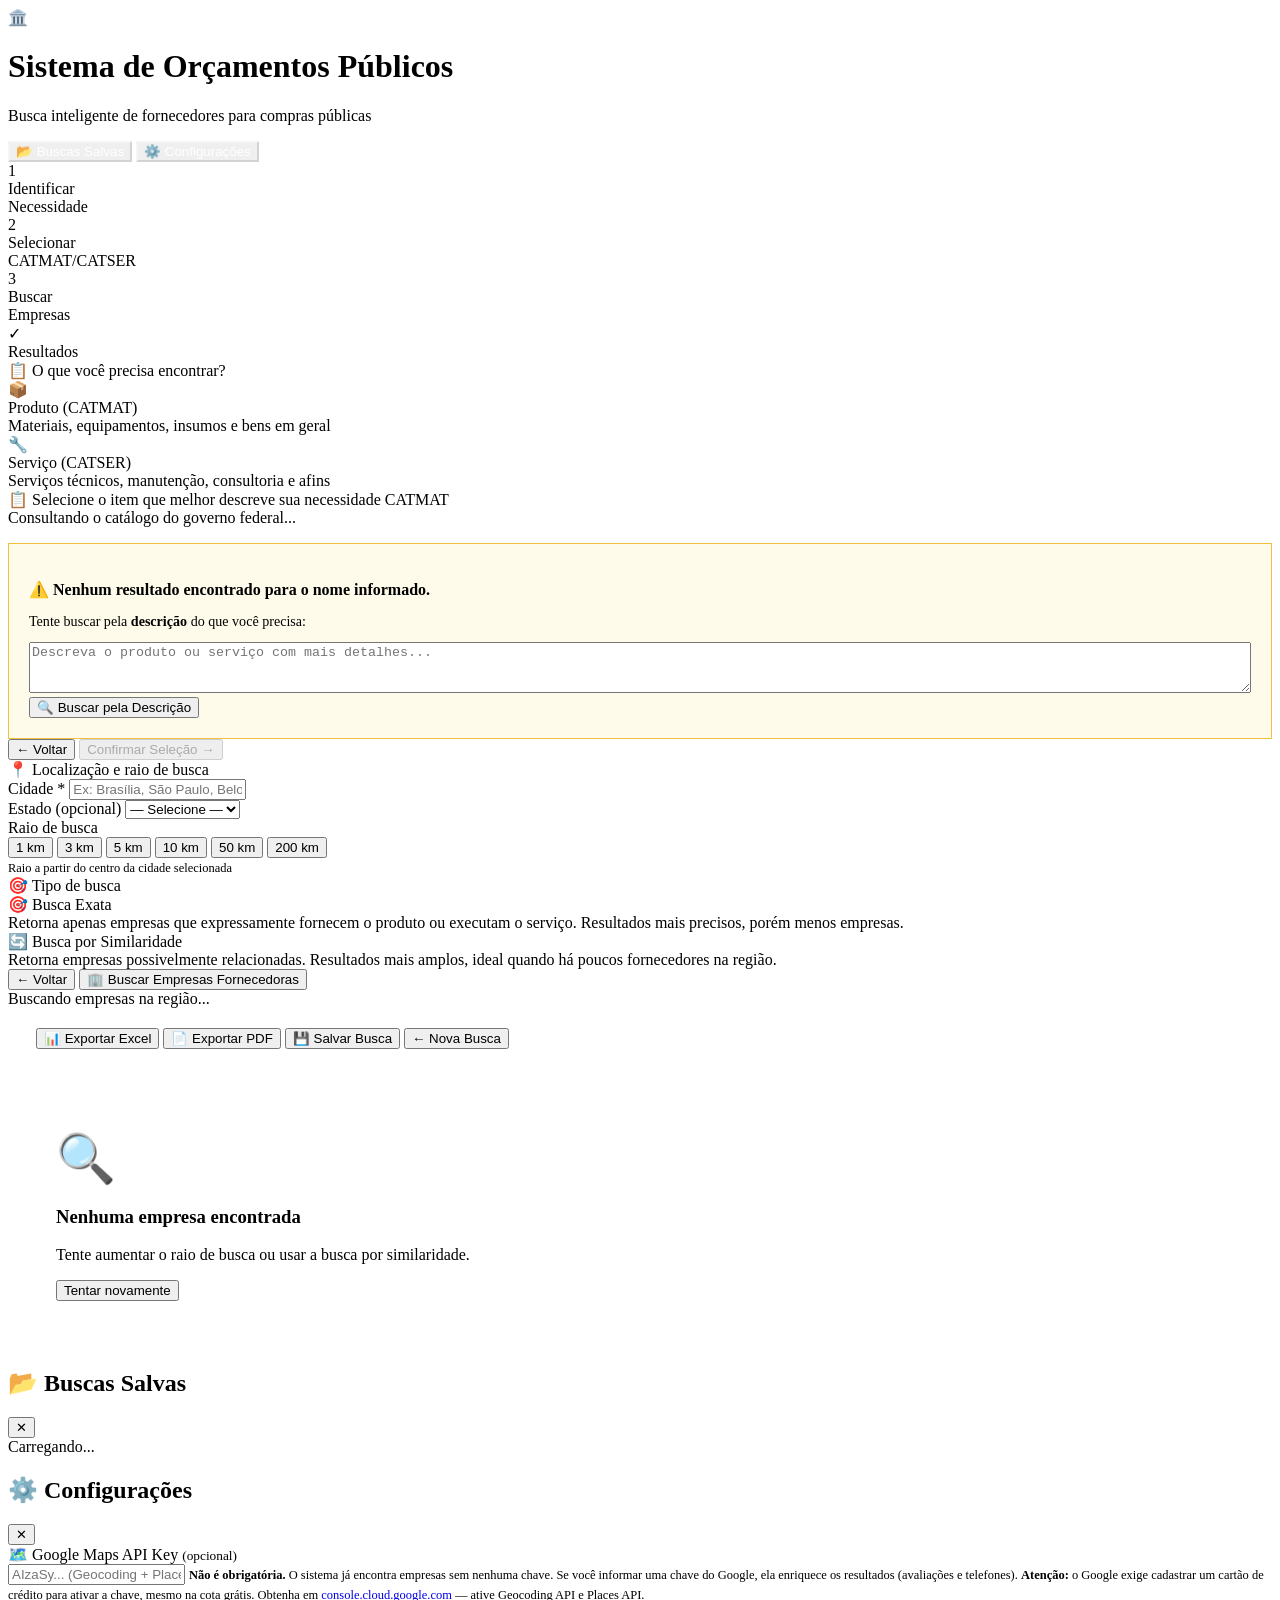
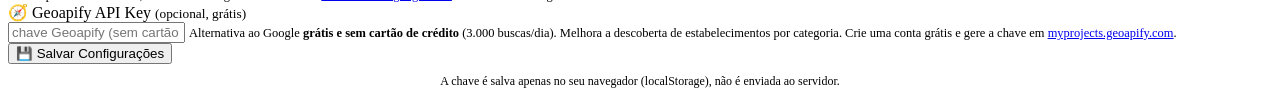
==== frontend/index.html @ 972fbeea "Resolve HTTP 429 do MinhaReceita + nova fonte Geoapify (gratis, sem cartao) Problema: a instancia pu" ====
<!DOCTYPE html>
<html lang="pt-BR">
<head>
  <meta charset="UTF-8" />
  <meta name="viewport" content="width=device-width, initial-scale=1.0" />
  <title>Sistema de Orçamentos Públicos</title>
  <link rel="stylesheet" href="/static/css/style.css" />
  <link rel="icon" href="data:image/svg+xml,<svg xmlns='http://www.w3.org/2000/svg' viewBox='0 0 100 100'><text y='.9em' font-size='90'>🔍</text></svg>" />
</head>
<body>

<!-- ═══════════════════ HEADER ═══════════════════ -->
<header class="header">
  <div class="header-logo">🏛️</div>
  <div class="header-text">
    <h1>Sistema de Orçamentos Públicos</h1>
    <p>Busca inteligente de fornecedores para compras públicas</p>
  </div>
  <div class="header-actions">
    <button class="btn btn-outline" onclick="abrirModalBuscasSalvas()" style="color:#fff;border-color:rgba(255,255,255,.4);">
      📂 Buscas Salvas
    </button>
    <button class="btn btn-outline" onclick="abrirModalConfig()" style="color:#fff;border-color:rgba(255,255,255,.4);">
      ⚙️ Configurações
    </button>
  </div>
</header>

<!-- ═══════════════════ STEPPER ═══════════════════ -->
<div class="stepper">
  <div class="step ativo" id="step-1">
    <div class="step-circle">1</div>
    <div class="step-label">Identificar<br>Necessidade</div>
  </div>
  <div class="step-line" id="line-1"></div>
  <div class="step" id="step-2">
    <div class="step-circle">2</div>
    <div class="step-label">Selecionar<br>CATMAT/CATSER</div>
  </div>
  <div class="step-line" id="line-2"></div>
  <div class="step" id="step-3">
    <div class="step-circle">3</div>
    <div class="step-label">Buscar<br>Empresas</div>
  </div>
  <div class="step-line" id="line-3"></div>
  <div class="step" id="step-4">
    <div class="step-circle">✓</div>
    <div class="step-label">Resultados</div>
  </div>
</div>

<!-- ═══════════════════ MAIN ═══════════════════ -->
<main class="main">

  <!-- ──────── ETAPA 1: Tipo e busca ──────── -->
  <div id="etapa-1">
    <div class="card">
      <div class="card-title"><span class="icon">📋</span> O que você precisa encontrar?</div>

      <div class="tipo-selector">
        <div class="tipo-card" id="card-catmat" onclick="selecionarTipo('material')">
          <div class="tipo-icon">📦</div>
          <div class="tipo-nome">Produto (CATMAT)</div>
          <div class="tipo-desc">Materiais, equipamentos, insumos e bens em geral</div>
        </div>
        <div class="tipo-card" id="card-catser" onclick="selecionarTipo('servico')">
          <div class="tipo-icon">🔧</div>
          <div class="tipo-nome">Serviço (CATSER)</div>
          <div class="tipo-desc">Serviços técnicos, manutenção, consultoria e afins</div>
        </div>
      </div>
    </div>

    <div class="card" id="card-formulario" style="display:none">
      <div class="card-title"><span class="icon">🔍</span> Descreva o que você precisa</div>

      <!-- Modo de busca -->
      <div class="form-group">
        <label>Como deseja buscar?</label>
        <div class="busca-modo-grid">
          <div class="busca-modo-card selecionado" id="modo-nome" onclick="selecionarModoBusca('nome')">
            <strong>🔤 Pelo Nome</strong>
            <small>Informe o nome do produto ou serviço</small>
          </div>
          <div class="busca-modo-card" id="modo-descricao" onclick="selecionarModoBusca('descricao')">
            <strong>📝 Pela Descrição</strong>
            <small>Descreva o que precisa com suas palavras</small>
          </div>
        </div>
      </div>

      <!-- Campo Nome (modo nome) -->
      <div class="form-group" id="grupo-nome">
        <label for="nome-item">Nome do <span id="label-tipo">produto/serviço</span> *</label>
        <input type="text" id="nome-item" placeholder="Ex: Papel A4, Serviço de limpeza, Notebook..." />
      </div>

      <!-- Campo Descrição complementar (modo nome) -->
      <div class="form-group" id="grupo-descricao-extra">
        <label for="descricao-item">Descrição adicional (opcional)</label>
        <textarea id="descricao-item" placeholder="Descreva características, especificações, marca preferida, quantidade estimada..."></textarea>
      </div>

      <!-- Campo Descrição livre (modo descrição) -->
      <div class="form-group hidden" id="grupo-descricao-livre">
        <label for="descricao-livre">Descreva o que você precisa *</label>
        <textarea id="descricao-livre" rows="4"
          placeholder="Ex: Preciso de resmas de papel tamanho A4 com 500 folhas para impressora laser. Gramatura 75g/m²..."></textarea>
        <small style="color:var(--texto-leve);font-size:.78rem">
          O sistema irá identificar automaticamente o código CATMAT/CATSER mais adequado.
        </small>
      </div>

      <div class="flex gap-8 mt-16">
        <button class="btn btn-primary w-full" onclick="buscarCatmat()" id="btn-buscar-cat">
          🔍 Buscar no Catálogo do Governo
        </button>
      </div>
    </div>
  </div>

  <!-- ──────── ETAPA 2: Resultados CATMAT/CATSER ──────── -->
  <div id="etapa-2" class="hidden">
    <div class="card">
      <div class="card-title">
        <span class="icon">📋</span>
        Selecione o item que melhor descreve sua necessidade
        <span class="badge badge-catmat" id="badge-tipo">CATMAT</span>
      </div>

      <div id="loading-cat" class="loading hidden">
        <div class="spinner"></div>
        <span>Consultando o catálogo do governo federal...</span>
      </div>

      <div id="resultado-list" class="resultado-list"></div>

      <!-- Fallback: sem resultados → pede descrição -->
      <div id="sem-resultados-cat" class="hidden" style="margin-top:16px">
        <div class="card" style="background:var(--amarelo-claro,#fffbea);border:1px solid #f0c040;padding:20px">
          <p style="font-weight:600;margin-bottom:8px">⚠️ Nenhum resultado encontrado para o nome informado.</p>
          <p style="font-size:.88rem;color:var(--texto-leve);margin-bottom:12px">
            Tente buscar pela <strong>descrição</strong> do que você precisa:
          </p>
          <textarea id="descricao-fallback" rows="3"
            placeholder="Descreva o produto ou serviço com mais detalhes..."
            style="width:100%;box-sizing:border-box"></textarea>
          <button class="btn btn-primary mt-16" onclick="buscarPorDescricaoFallback()">
            🔍 Buscar pela Descrição
          </button>
        </div>
      </div>

      <div class="flex gap-8 mt-16">
        <button class="btn btn-outline" onclick="voltarEtapa(1)">← Voltar</button>
        <button class="btn btn-primary" id="btn-confirmar-cat" disabled onclick="confirmarCatmat()">
          Confirmar Seleção →
        </button>
      </div>
    </div>
  </div>

  <!-- ──────── ETAPA 3: Busca de empresas ──────── -->
  <div id="etapa-3" class="hidden">
    <div class="card" id="card-item-selecionado"></div>

    <div class="card">
      <div class="card-title"><span class="icon">📍</span> Localização e raio de busca</div>

      <div class="form-group">
        <label for="cidade-input">Cidade *</label>
        <input type="text" id="cidade-input" placeholder="Ex: Brasília, São Paulo, Belo Horizonte..." />
      </div>

      <div class="form-group">
        <label for="estado-input">Estado (opcional)</label>
        <select id="estado-input">
          <option value="">— Selecione —</option>
          <option>AC</option><option>AL</option><option>AP</option><option>AM</option>
          <option>BA</option><option>CE</option><option>DF</option><option>ES</option>
          <option>GO</option><option>MA</option><option>MT</option><option>MS</option>
          <option>MG</option><option>PA</option><option>PB</option><option>PR</option>
          <option>PE</option><option>PI</option><option>RJ</option><option>RN</option>
          <option>RS</option><option>RO</option><option>RR</option><option>SC</option>
          <option>SP</option><option>SE</option><option>TO</option>
        </select>
      </div>

      <!-- Raio: botões fixos -->
      <div class="form-group">
        <label>Raio de busca</label>
        <div class="raio-grid" id="raio-grid">
          <button class="raio-btn" data-km="1"   onclick="selecionarRaio(1)">1 km</button>
          <button class="raio-btn" data-km="3"   onclick="selecionarRaio(3)">3 km</button>
          <button class="raio-btn" data-km="5"   onclick="selecionarRaio(5)">5 km</button>
          <button class="raio-btn selecionado" data-km="10"  onclick="selecionarRaio(10)">10 km</button>
          <button class="raio-btn" data-km="50"  onclick="selecionarRaio(50)">50 km</button>
          <button class="raio-btn" data-km="200" onclick="selecionarRaio(200)">200 km</button>
        </div>
        <small style="color:var(--texto-leve);font-size:.78rem">
          Raio a partir do centro da cidade selecionada
        </small>
      </div>
    </div>

    <div class="card">
      <div class="card-title"><span class="icon">🎯</span> Tipo de busca</div>

      <div class="busca-tipo-grid">
        <div class="busca-tipo-card selecionado" id="card-exata" onclick="selecionarTipoBusca('exata')">
          <div class="bt-titulo">🎯 Busca Exata</div>
          <div class="bt-desc">Retorna apenas empresas que expressamente fornecem o produto ou executam o serviço. Resultados mais precisos, porém menos empresas.</div>
        </div>
        <div class="busca-tipo-card" id="card-similar" onclick="selecionarTipoBusca('similaridade')">
          <div class="bt-titulo">🔄 Busca por Similaridade</div>
          <div class="bt-desc">Retorna empresas possivelmente relacionadas. Resultados mais amplos, ideal quando há poucos fornecedores na região.</div>
        </div>
      </div>

      <div class="flex gap-8 mt-16">
        <button class="btn btn-outline" onclick="voltarEtapa(2)">← Voltar</button>
        <button class="btn btn-primary w-full" onclick="buscarEmpresas()" id="btn-buscar-emp">
          🏢 Buscar Empresas Fornecedoras
        </button>
      </div>
    </div>
  </div>

  <!-- ──────── ETAPA 4: Resultados ──────── -->
  <div id="etapa-4" class="hidden">
    <div id="loading-emp" class="loading hidden">
      <div class="spinner"></div>
      <span id="loading-emp-text">Buscando empresas na região...</span>
    </div>

    <div id="resultados-wrapper" class="hidden">
      <!-- Resumo + Ações -->
      <div class="card" style="padding:20px 28px">
        <div class="acoes-bar">
          <button class="btn btn-success" onclick="exportar('excel')">📊 Exportar Excel</button>
          <button class="btn btn-warning" onclick="exportar('pdf')">📄 Exportar PDF</button>
          <button class="btn btn-primary" onclick="salvarBusca()">💾 Salvar Busca</button>
          <button class="btn btn-outline" onclick="voltarEtapa(3)">← Nova Busca</button>
          <div class="resultados-info" id="resultados-info"></div>
        </div>

        <!-- Resumo da busca -->
        <div id="resumo-busca" style="border-top:1px solid var(--cinza-borda);padding-top:14px;font-size:.83rem;color:var(--texto-leve)"></div>
      </div>

      <!-- Barra de filtros/ordenação -->
      <div id="filtros-empresas" class="filtros-empresas hidden"></div>

      <!-- Lista de empresas -->
      <div id="empresa-grid" class="empresa-grid"></div>

      <div id="sem-resultados" class="hidden card text-center" style="padding:48px">
        <div style="font-size:3rem;margin-bottom:16px">🔍</div>
        <h3 style="color:var(--texto-leve);font-weight:600">Nenhuma empresa encontrada</h3>
        <p style="margin-top:8px;color:var(--texto-leve)">
          Tente aumentar o raio de busca ou usar a busca por similaridade.
        </p>
        <button class="btn btn-primary mt-16" onclick="voltarEtapa(3)">Tentar novamente</button>
      </div>
    </div>
  </div>

</main>

<!-- ═══════════════════ MODAL: BUSCAS SALVAS ═══════════════════ -->
<div class="modal-overlay" id="modal-buscas">
  <div class="modal">
    <div class="modal-header">
      <h2>📂 Buscas Salvas</h2>
      <button class="modal-close" onclick="fecharModal('modal-buscas')">✕</button>
    </div>
    <div id="lista-buscas-salvas">
      <div class="loading"><div class="spinner"></div><span>Carregando...</span></div>
    </div>
  </div>
</div>

<!-- ═══════════════════ MODAL: CONFIGURAÇÕES ═══════════════════ -->
<div class="modal-overlay" id="modal-config">
  <div class="modal">
    <div class="modal-header">
      <h2>⚙️ Configurações</h2>
      <button class="modal-close" onclick="fecharModal('modal-config')">✕</button>
    </div>

    <div class="config-row">
      <span>🗺️</span>
      <label>Google Maps API Key <small style="color:var(--texto-leve);font-weight:400">(opcional)</small></label>
    </div>
    <div class="form-group">
      <input type="password" id="config-maps-key" placeholder="AIzaSy... (Geocoding + Places API)" />
      <small style="color:var(--texto-leve);font-size:.78rem">
        <strong>Não é obrigatória.</strong> O sistema já encontra empresas sem nenhuma chave.
        Se você informar uma chave do Google, ela enriquece os resultados
        (avaliações e telefones). <strong>Atenção:</strong> o Google exige cadastrar um
        cartão de crédito para ativar a chave, mesmo na cota grátis. Obtenha em
        <a href="https://console.cloud.google.com/apis/credentials" target="_blank">console.cloud.google.com</a>
        — ative Geocoding API e Places API.
      </small>
    </div>

    <div class="config-row">
      <span>🧭</span>
      <label>Geoapify API Key <small style="color:var(--texto-leve);font-weight:400">(opcional, grátis)</small></label>
    </div>
    <div class="form-group">
      <input type="password" id="config-geoapify-key" placeholder="chave Geoapify (sem cartão de crédito)" />
      <small style="color:var(--texto-leve);font-size:.78rem">
        Alternativa ao Google <strong>grátis e sem cartão de crédito</strong> (3.000 buscas/dia).
        Melhora a descoberta de estabelecimentos por categoria. Crie uma conta grátis e gere a
        chave em
        <a href="https://myprojects.geoapify.com/register" target="_blank">myprojects.geoapify.com</a>.
      </small>
    </div>

    <div class="flex gap-8 mt-16">
      <button class="btn btn-primary w-full" onclick="salvarConfig()">💾 Salvar Configurações</button>
    </div>
    <p style="font-size:.75rem;color:var(--texto-leve);margin-top:10px;text-align:center">
      A chave é salva apenas no seu navegador (localStorage), não é enviada ao servidor.
    </p>
  </div>
</div>

<!-- ═══════════════════ TOAST CONTAINER ═══════════════════ -->
<div class="toast-container" id="toast-container"></div>

<script src="/static/js/app.js"></script>
</body>
</html>
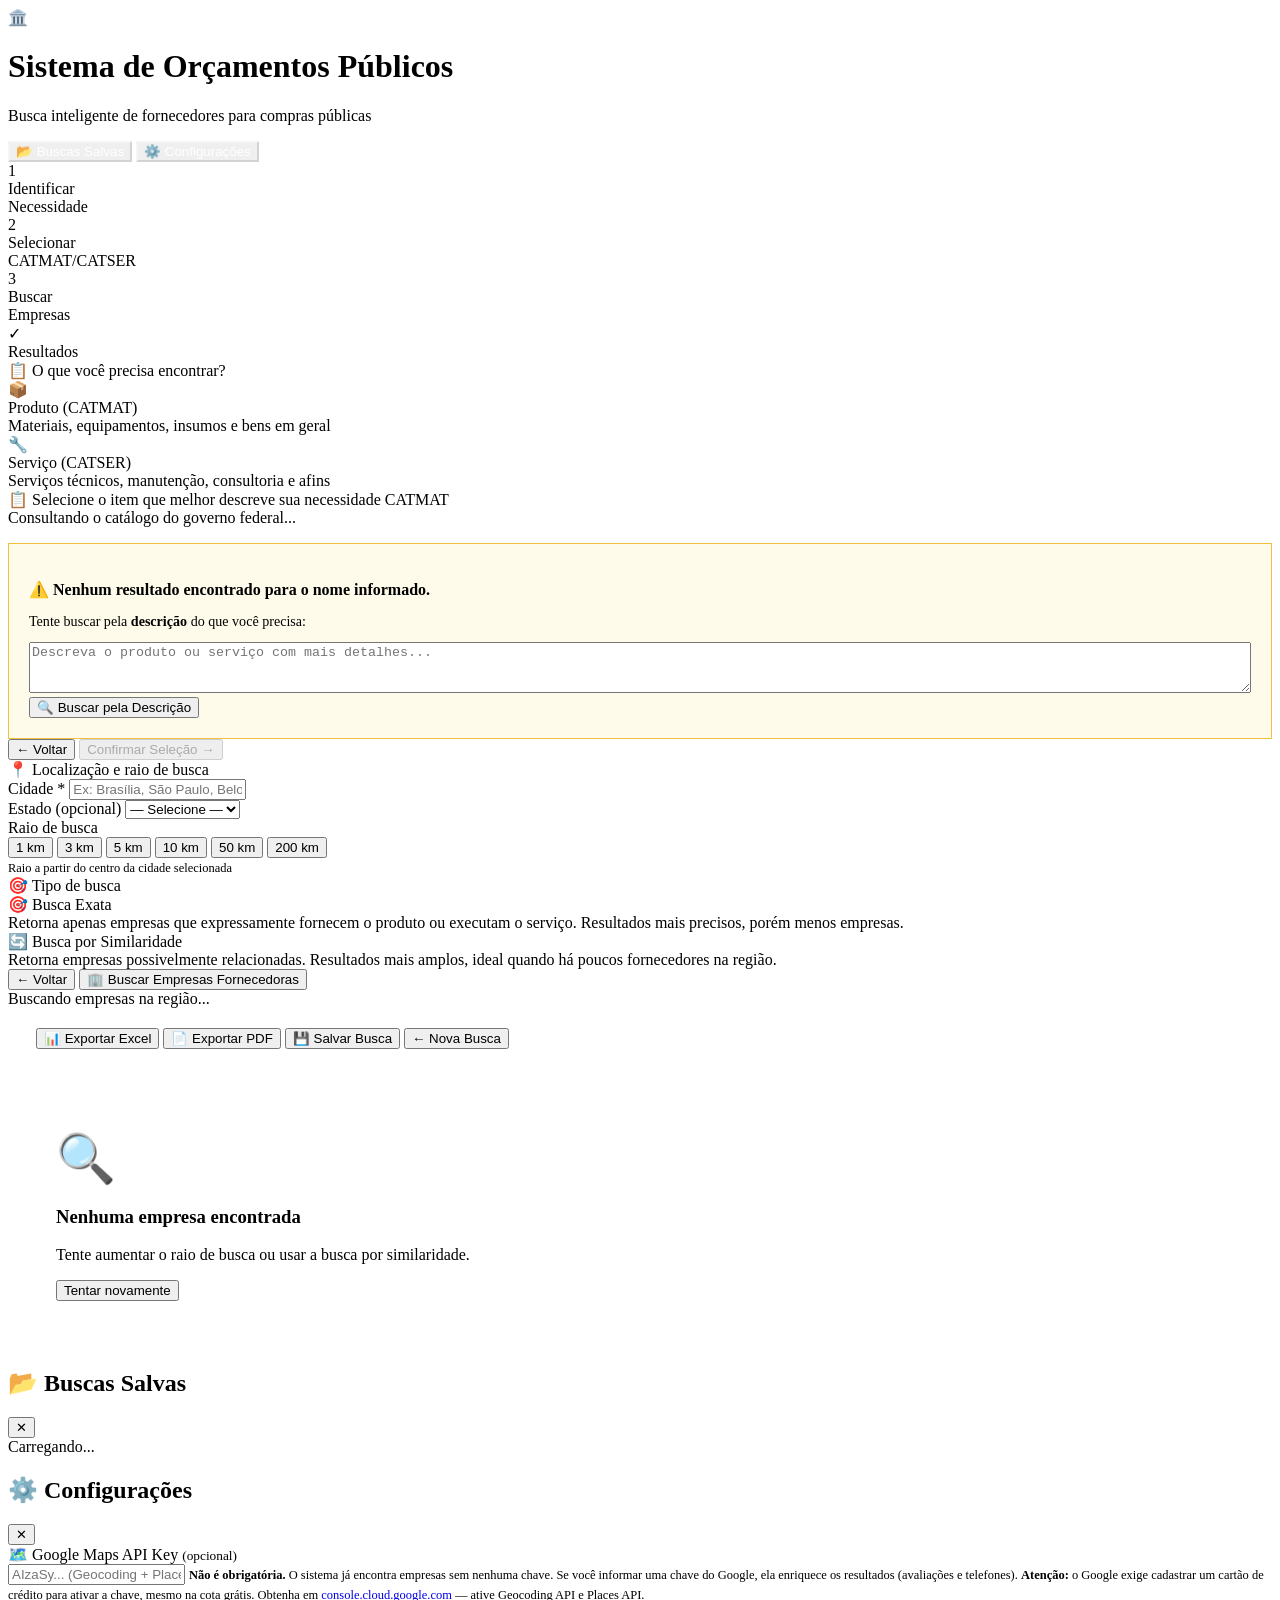
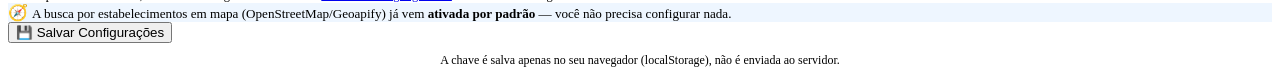
==== commit 9dffe307: "Chave Geoapify fixa no servidor (invisivel ao usuario) + PWA instalavel CHAVE GEOAPIFY FIXA: a chave" ====
--- a/frontend/index.html
+++ b/frontend/index.html
@@ -2,10 +2,19 @@
 <html lang="pt-BR">
 <head>
   <meta charset="UTF-8" />
-  <meta name="viewport" content="width=device-width, initial-scale=1.0" />
+  <meta name="viewport" content="width=device-width, initial-scale=1.0, viewport-fit=cover" />
   <title>Sistema de Orçamentos Públicos</title>
   <link rel="stylesheet" href="/static/css/style.css" />
   <link rel="icon" href="data:image/svg+xml,<svg xmlns='http://www.w3.org/2000/svg' viewBox='0 0 100 100'><text y='.9em' font-size='90'>🔍</text></svg>" />
+
+  <!-- PWA (instalável como app) -->
+  <link rel="manifest" href="/manifest.webmanifest" />
+  <meta name="theme-color" content="#0F2E4D" />
+  <meta name="mobile-web-app-capable" content="yes" />
+  <meta name="apple-mobile-web-app-capable" content="yes" />
+  <meta name="apple-mobile-web-app-status-bar-style" content="black-translucent" />
+  <meta name="apple-mobile-web-app-title" content="Orçamentos" />
+  <link rel="apple-touch-icon" href="/static/icons/icon-192.png" />
 </head>
 <body>
 
@@ -304,18 +313,12 @@
       </small>
     </div>
 
-    <div class="config-row">
+    <div class="config-row" style="background:#eef6ff;border-color:#bfdbfe">
       <span>🧭</span>
-      <label>Geoapify API Key <small style="color:var(--texto-leve);font-weight:400">(opcional, grátis)</small></label>
-    </div>
-    <div class="form-group">
-      <input type="password" id="config-geoapify-key" placeholder="chave Geoapify (sem cartão de crédito)" />
-      <small style="color:var(--texto-leve);font-size:.78rem">
-        Alternativa ao Google <strong>grátis e sem cartão de crédito</strong> (3.000 buscas/dia).
-        Melhora a descoberta de estabelecimentos por categoria. Crie uma conta grátis e gere a
-        chave em
-        <a href="https://myprojects.geoapify.com/register" target="_blank">myprojects.geoapify.com</a>.
-      </small>
+      <label style="font-weight:400;font-size:.82rem;color:var(--texto)">
+        A busca por estabelecimentos em mapa (OpenStreetMap/Geoapify) já vem
+        <strong>ativada por padrão</strong> — você não precisa configurar nada.
+      </label>
     </div>
 
     <div class="flex gap-8 mt-16">
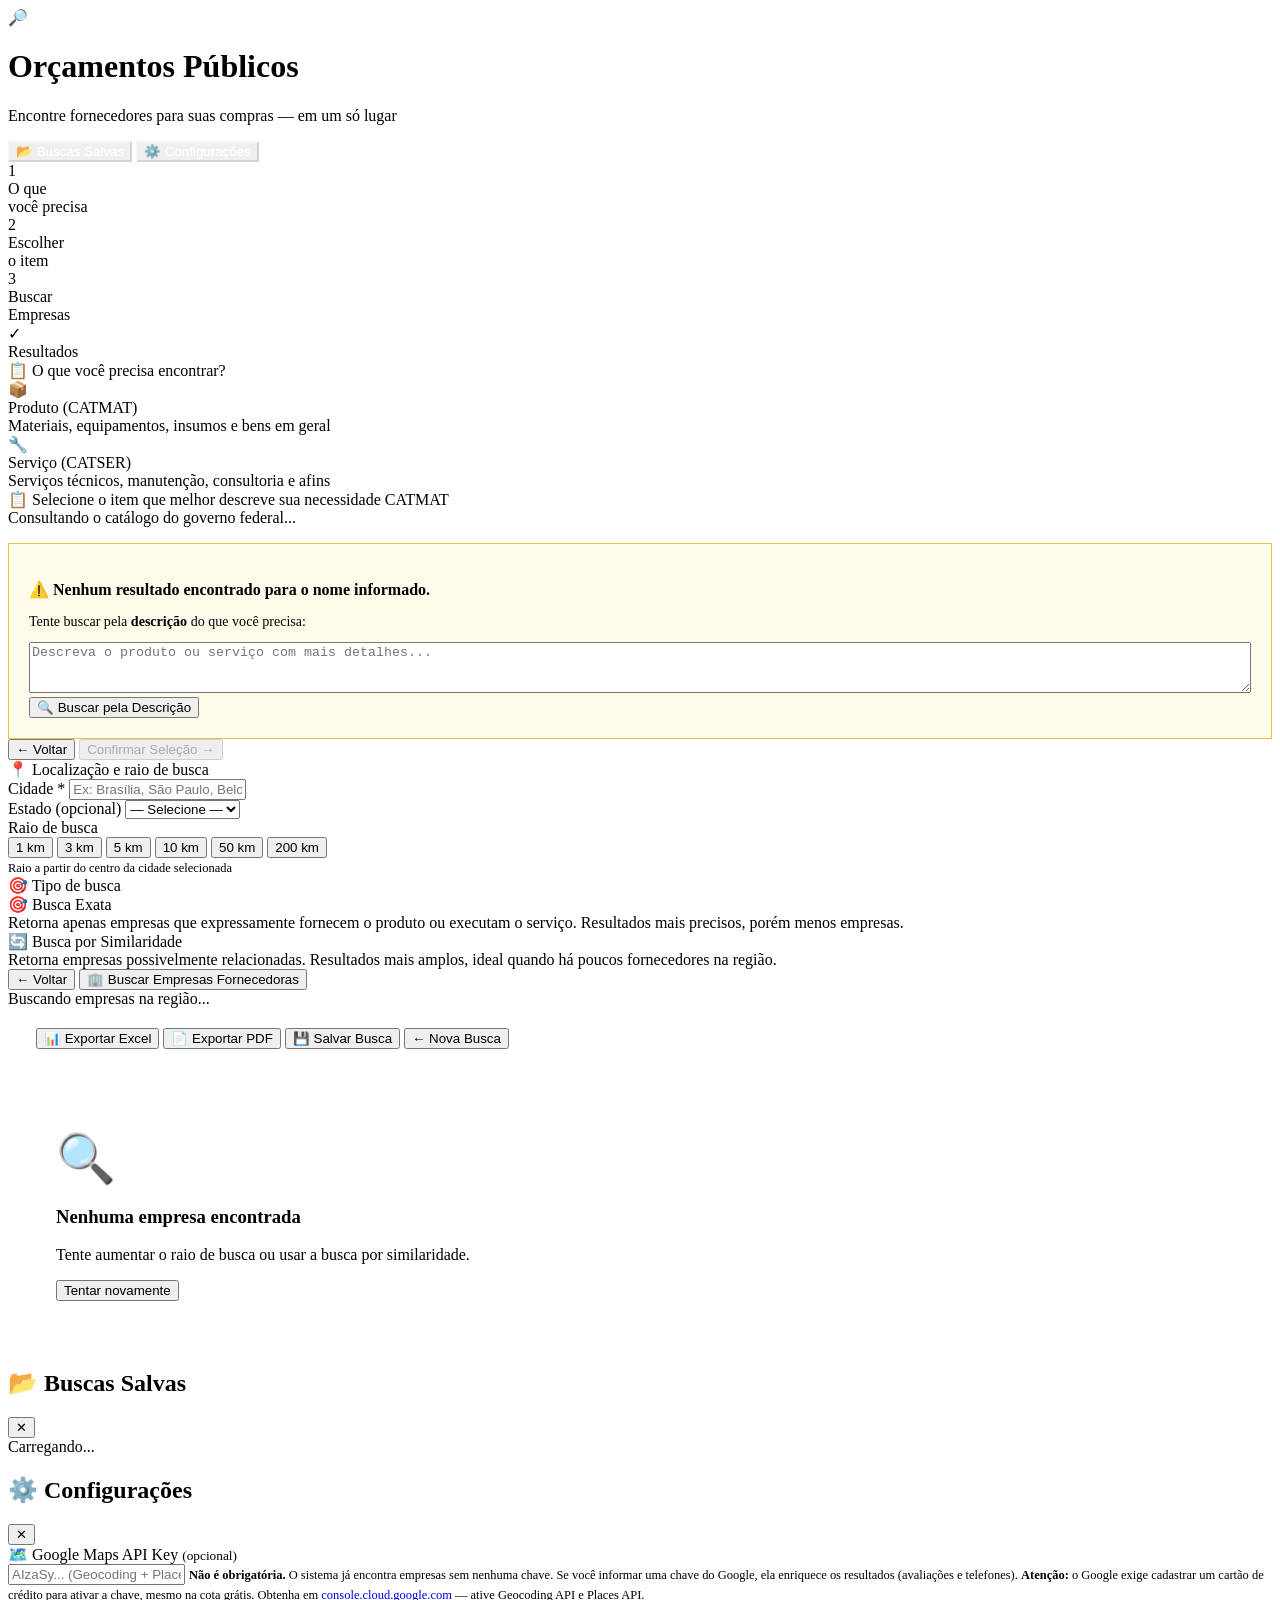
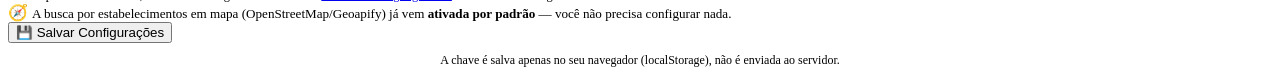
==== commit acdd9f3a: "Redesign de UX inspirado no 'Gestor Publico': paleta creme+marinho+dourado Baseado no anexo de refer" ====
--- a/frontend/index.html
+++ b/frontend/index.html
@@ -9,7 +9,7 @@
 
   <!-- PWA (instalável como app) -->
   <link rel="manifest" href="/manifest.webmanifest" />
-  <meta name="theme-color" content="#0F2E4D" />
+  <meta name="theme-color" content="#10213A" />
   <meta name="mobile-web-app-capable" content="yes" />
   <meta name="apple-mobile-web-app-capable" content="yes" />
   <meta name="apple-mobile-web-app-status-bar-style" content="black-translucent" />
@@ -20,10 +20,10 @@
 
 <!-- ═══════════════════ HEADER ═══════════════════ -->
 <header class="header">
-  <div class="header-logo">🏛️</div>
+  <div class="header-logo">🔎</div>
   <div class="header-text">
-    <h1>Sistema de Orçamentos Públicos</h1>
-    <p>Busca inteligente de fornecedores para compras públicas</p>
+    <h1>Orçamentos Públicos</h1>
+    <p>Encontre fornecedores para suas compras — em um só lugar</p>
   </div>
   <div class="header-actions">
     <button class="btn btn-outline" onclick="abrirModalBuscasSalvas()" style="color:#fff;border-color:rgba(255,255,255,.4);">
@@ -39,12 +39,12 @@
 <div class="stepper">
   <div class="step ativo" id="step-1">
     <div class="step-circle">1</div>
-    <div class="step-label">Identificar<br>Necessidade</div>
+    <div class="step-label">O que<br>você precisa</div>
   </div>
   <div class="step-line" id="line-1"></div>
   <div class="step" id="step-2">
     <div class="step-circle">2</div>
-    <div class="step-label">Selecionar<br>CATMAT/CATSER</div>
+    <div class="step-label">Escolher<br>o item</div>
   </div>
   <div class="step-line" id="line-2"></div>
   <div class="step" id="step-3">
@@ -313,7 +313,7 @@
       </small>
     </div>
 
-    <div class="config-row" style="background:#eef6ff;border-color:#bfdbfe">
+    <div class="config-row" style="background:var(--ouro-claro);border-color:#e3d3a8">
       <span>🧭</span>
       <label style="font-weight:400;font-size:.82rem;color:var(--texto)">
         A busca por estabelecimentos em mapa (OpenStreetMap/Geoapify) já vem
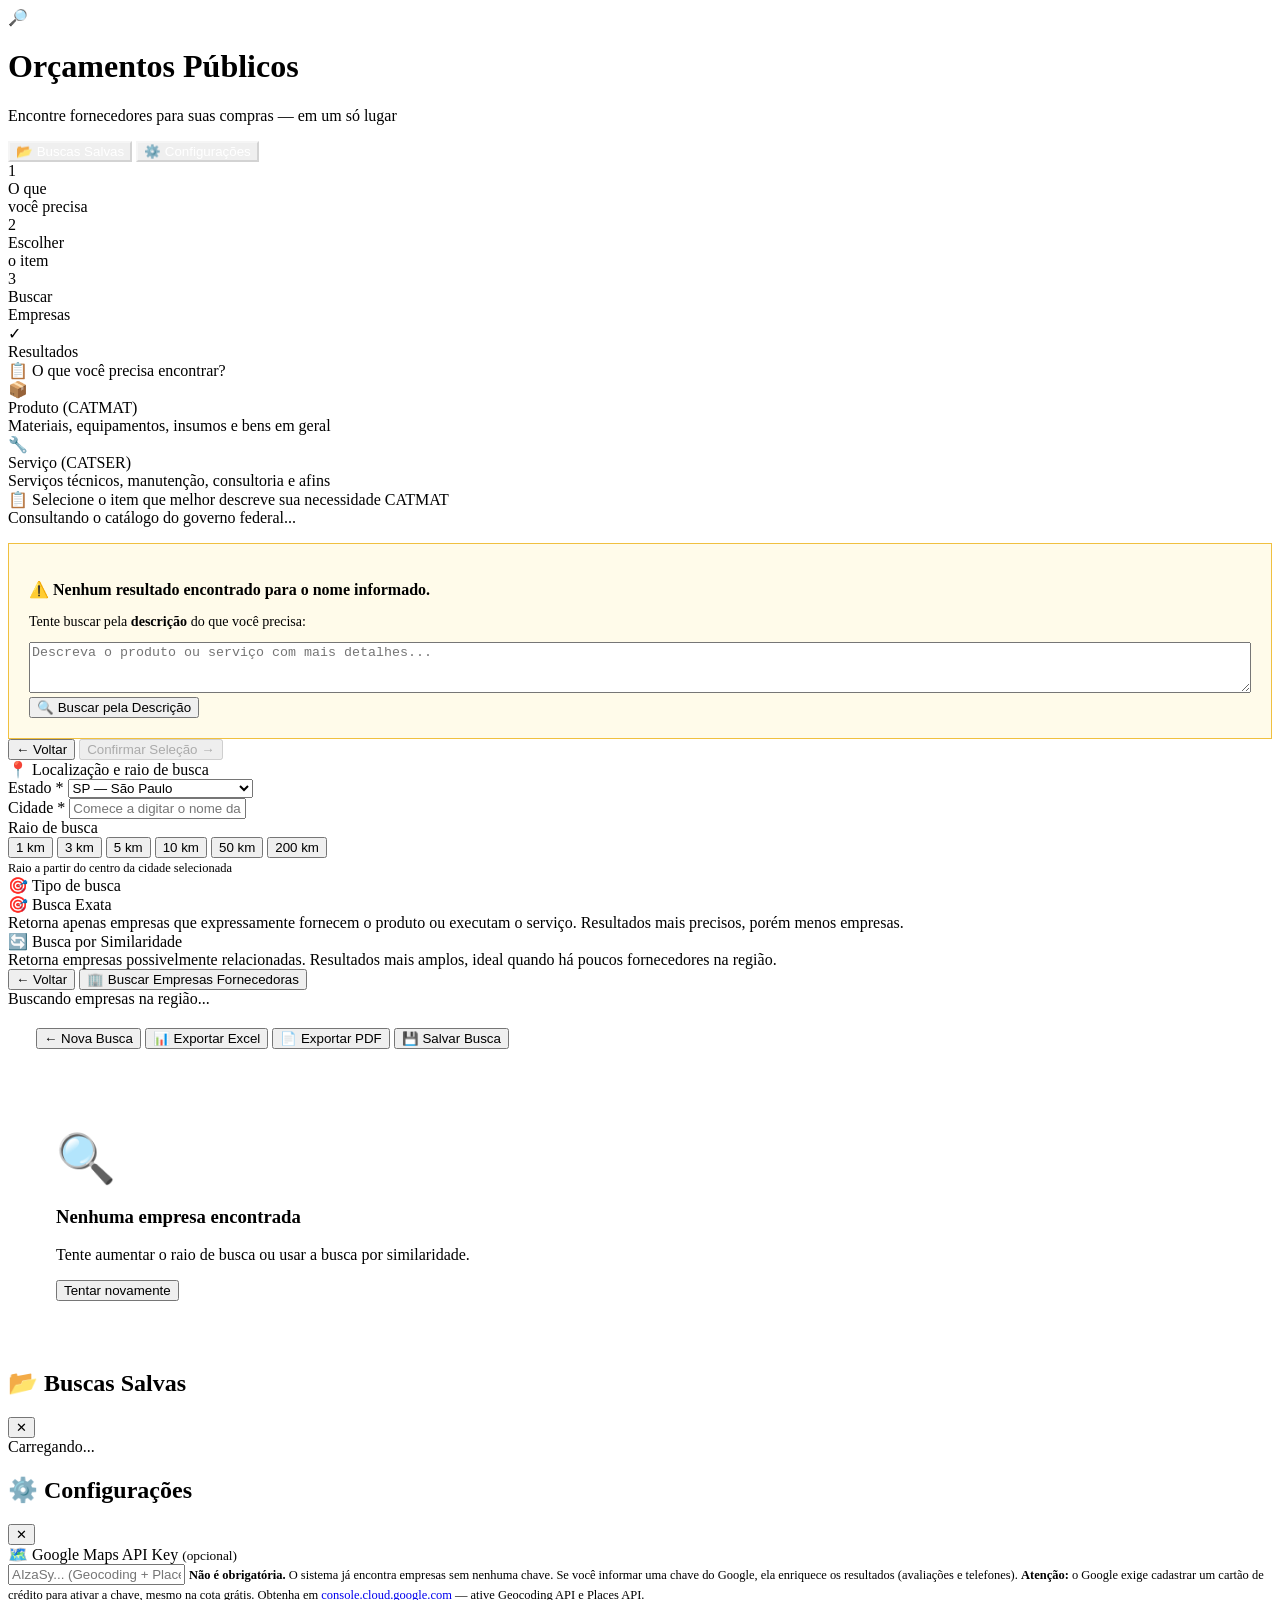
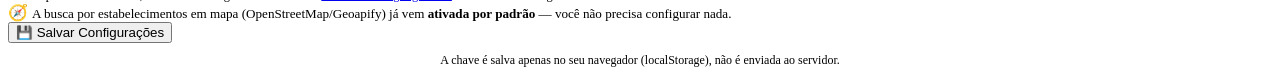
==== commit 743ba478: "Estado SP primeiro + autocomplete de municipios (IBGE), botao Nova Busca primeiro, UX mobile e embed" ====
--- a/frontend/index.html
+++ b/frontend/index.html
@@ -176,23 +176,48 @@
     <div class="card">
       <div class="card-title"><span class="icon">📍</span> Localização e raio de busca</div>
 
+      <!-- Estado primeiro (SP no topo); ao escolher, carrega os municípios -->
+      <div class="form-group">
+        <label for="estado-input">Estado *</label>
+        <select id="estado-input" onchange="aoMudarEstado()">
+          <option value="SP" selected>SP — São Paulo</option>
+          <option value="">— Selecione o estado —</option>
+          <option value="AC">AC — Acre</option>
+          <option value="AL">AL — Alagoas</option>
+          <option value="AP">AP — Amapá</option>
+          <option value="AM">AM — Amazonas</option>
+          <option value="BA">BA — Bahia</option>
+          <option value="CE">CE — Ceará</option>
+          <option value="DF">DF — Distrito Federal</option>
+          <option value="ES">ES — Espírito Santo</option>
+          <option value="GO">GO — Goiás</option>
+          <option value="MA">MA — Maranhão</option>
+          <option value="MT">MT — Mato Grosso</option>
+          <option value="MS">MS — Mato Grosso do Sul</option>
+          <option value="MG">MG — Minas Gerais</option>
+          <option value="PA">PA — Pará</option>
+          <option value="PB">PB — Paraíba</option>
+          <option value="PR">PR — Paraná</option>
+          <option value="PE">PE — Pernambuco</option>
+          <option value="PI">PI — Piauí</option>
+          <option value="RJ">RJ — Rio de Janeiro</option>
+          <option value="RN">RN — Rio Grande do Norte</option>
+          <option value="RS">RS — Rio Grande do Sul</option>
+          <option value="RO">RO — Rondônia</option>
+          <option value="RR">RR — Roraima</option>
+          <option value="SC">SC — Santa Catarina</option>
+          <option value="SE">SE — Sergipe</option>
+          <option value="TO">TO — Tocantins</option>
+        </select>
+      </div>
+
+      <!-- Cidade com autocomplete: digita e a lista vai filtrando (datalist) -->
       <div class="form-group">
         <label for="cidade-input">Cidade *</label>
-        <input type="text" id="cidade-input" placeholder="Ex: Brasília, São Paulo, Belo Horizonte..." />
-      </div>
-
-      <div class="form-group">
-        <label for="estado-input">Estado (opcional)</label>
-        <select id="estado-input">
-          <option value="">— Selecione —</option>
-          <option>AC</option><option>AL</option><option>AP</option><option>AM</option>
-          <option>BA</option><option>CE</option><option>DF</option><option>ES</option>
-          <option>GO</option><option>MA</option><option>MT</option><option>MS</option>
-          <option>MG</option><option>PA</option><option>PB</option><option>PR</option>
-          <option>PE</option><option>PI</option><option>RJ</option><option>RN</option>
-          <option>RS</option><option>RO</option><option>RR</option><option>SC</option>
-          <option>SP</option><option>SE</option><option>TO</option>
-        </select>
+        <input type="text" id="cidade-input" list="lista-municipios" autocomplete="off"
+               placeholder="Comece a digitar o nome da cidade..." />
+        <datalist id="lista-municipios"></datalist>
+        <small id="cidade-hint" style="color:var(--texto-leve);font-size:.78rem"></small>
       </div>
 
       <!-- Raio: botões fixos -->
@@ -246,10 +271,10 @@
       <!-- Resumo + Ações -->
       <div class="card" style="padding:20px 28px">
         <div class="acoes-bar">
+          <button class="btn btn-primary" onclick="voltarEtapa(3)">← Nova Busca</button>
           <button class="btn btn-success" onclick="exportar('excel')">📊 Exportar Excel</button>
           <button class="btn btn-warning" onclick="exportar('pdf')">📄 Exportar PDF</button>
-          <button class="btn btn-primary" onclick="salvarBusca()">💾 Salvar Busca</button>
-          <button class="btn btn-outline" onclick="voltarEtapa(3)">← Nova Busca</button>
+          <button class="btn btn-outline" onclick="salvarBusca()">💾 Salvar Busca</button>
           <div class="resultados-info" id="resultados-info"></div>
         </div>
 
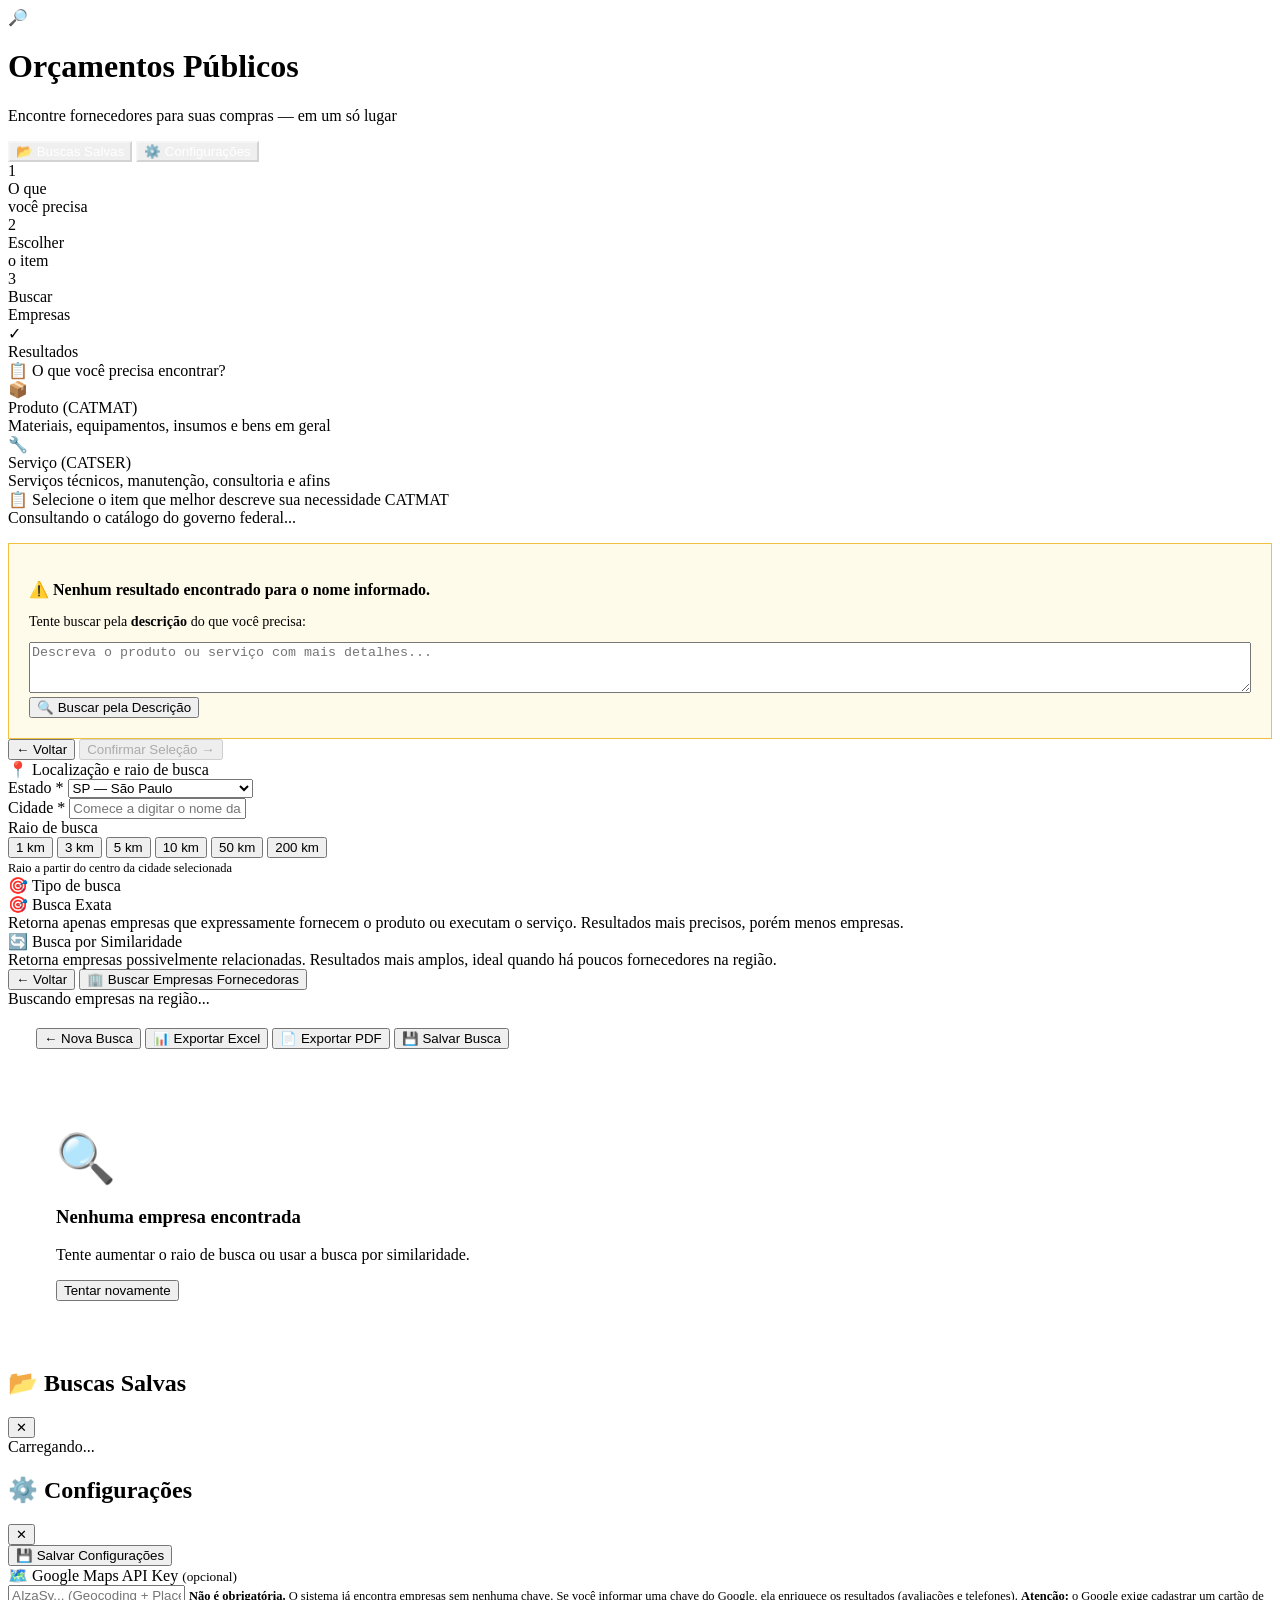
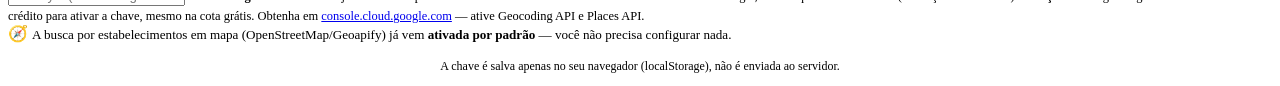
==== commit d0ac43de: "Busca CATMAT/CATSER proporcional (corrige 'tinta automotiva'), busca por descricao, validacao de est" ====
--- a/frontend/index.html
+++ b/frontend/index.html
@@ -251,6 +251,7 @@
         </div>
       </div>
 
+      <small id="form-emp-aviso" class="form-aviso hidden"></small>
       <div class="flex gap-8 mt-16">
         <button class="btn btn-outline" onclick="voltarEtapa(2)">← Voltar</button>
         <button class="btn btn-primary w-full" onclick="buscarEmpresas()" id="btn-buscar-emp">
@@ -320,6 +321,11 @@
     <div class="modal-header">
       <h2>⚙️ Configurações</h2>
       <button class="modal-close" onclick="fecharModal('modal-config')">✕</button>
+    </div>
+
+    <!-- Ações no TOPO do modal (acesso rápido) -->
+    <div class="modal-acoes">
+      <button class="btn btn-primary w-full" onclick="salvarConfig()">💾 Salvar Configurações</button>
     </div>
 
     <div class="config-row">
@@ -346,10 +352,7 @@
       </label>
     </div>
 
-    <div class="flex gap-8 mt-16">
-      <button class="btn btn-primary w-full" onclick="salvarConfig()">💾 Salvar Configurações</button>
-    </div>
-    <p style="font-size:.75rem;color:var(--texto-leve);margin-top:10px;text-align:center">
+    <p style="font-size:.75rem;color:var(--texto-leve);margin-top:16px;text-align:center">
       A chave é salva apenas no seu navegador (localStorage), não é enviada ao servidor.
     </p>
   </div>
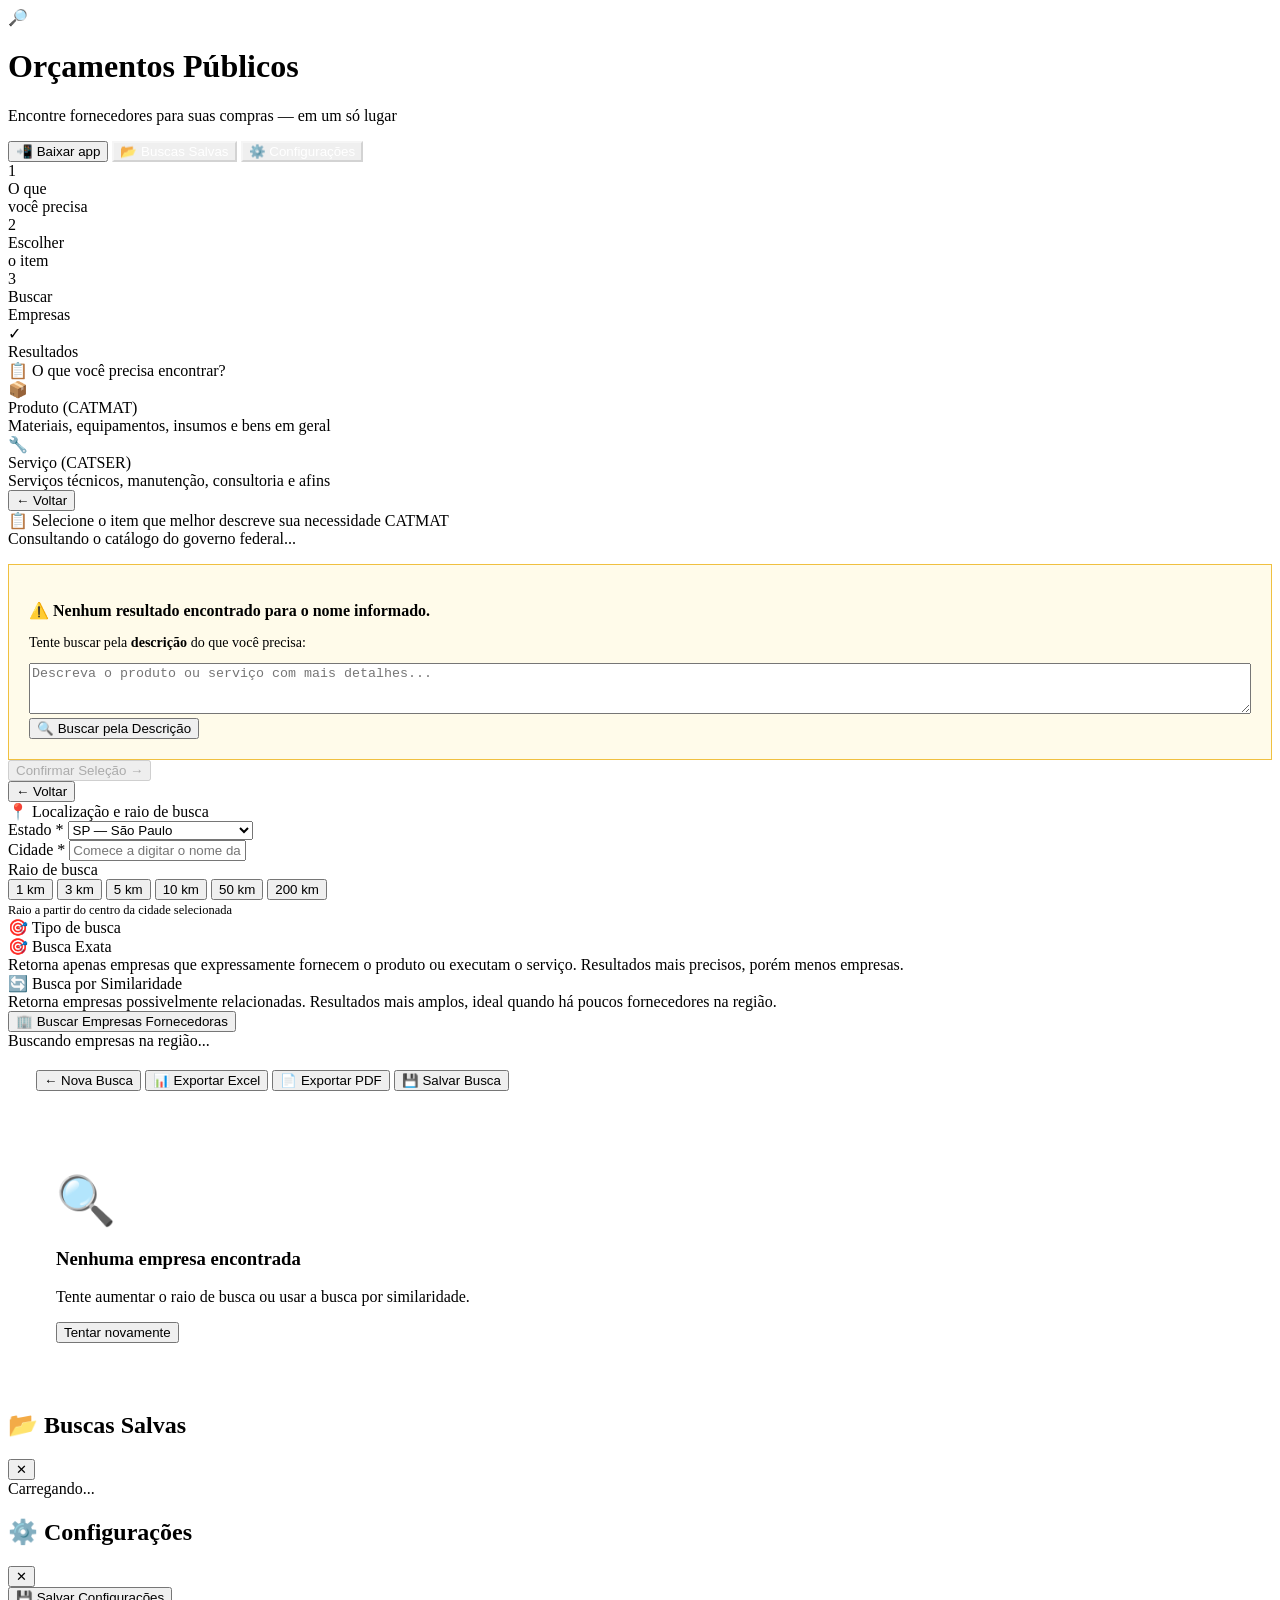
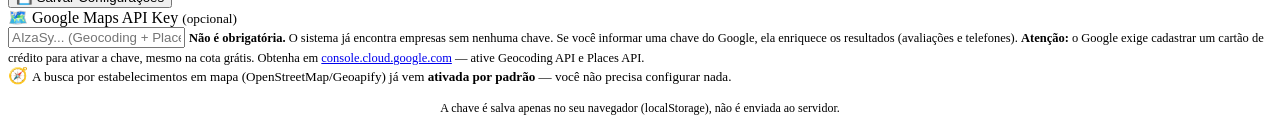
==== commit 38ed5eb5: "Corrige erro de JSON/timeout na busca CATMAT, botoes Voltar no topo e botao Baixar app BUSCA CATMAT/" ====
--- a/frontend/index.html
+++ b/frontend/index.html
@@ -26,6 +26,9 @@
     <p>Encontre fornecedores para suas compras — em um só lugar</p>
   </div>
   <div class="header-actions">
+    <button id="btn-instalar" class="btn btn-instalar hidden" onclick="instalarApp()">
+      📲 Baixar app
+    </button>
     <button class="btn btn-outline" onclick="abrirModalBuscasSalvas()" style="color:#fff;border-color:rgba(255,255,255,.4);">
       📂 Buscas Salvas
     </button>
@@ -130,6 +133,9 @@
 
   <!-- ──────── ETAPA 2: Resultados CATMAT/CATSER ──────── -->
   <div id="etapa-2" class="hidden">
+    <div class="topo-nav">
+      <button class="btn btn-outline btn-voltar-topo" onclick="voltarEtapa(1)">← Voltar</button>
+    </div>
     <div class="card">
       <div class="card-title">
         <span class="icon">📋</span>
@@ -161,8 +167,7 @@
       </div>
 
       <div class="flex gap-8 mt-16">
-        <button class="btn btn-outline" onclick="voltarEtapa(1)">← Voltar</button>
-        <button class="btn btn-primary" id="btn-confirmar-cat" disabled onclick="confirmarCatmat()">
+        <button class="btn btn-primary w-full" id="btn-confirmar-cat" disabled onclick="confirmarCatmat()">
           Confirmar Seleção →
         </button>
       </div>
@@ -171,6 +176,9 @@
 
   <!-- ──────── ETAPA 3: Busca de empresas ──────── -->
   <div id="etapa-3" class="hidden">
+    <div class="topo-nav">
+      <button class="btn btn-outline btn-voltar-topo" onclick="voltarEtapa(2)">← Voltar</button>
+    </div>
     <div class="card" id="card-item-selecionado"></div>
 
     <div class="card">
@@ -253,7 +261,6 @@
 
       <small id="form-emp-aviso" class="form-aviso hidden"></small>
       <div class="flex gap-8 mt-16">
-        <button class="btn btn-outline" onclick="voltarEtapa(2)">← Voltar</button>
         <button class="btn btn-primary w-full" onclick="buscarEmpresas()" id="btn-buscar-emp">
           🏢 Buscar Empresas Fornecedoras
         </button>
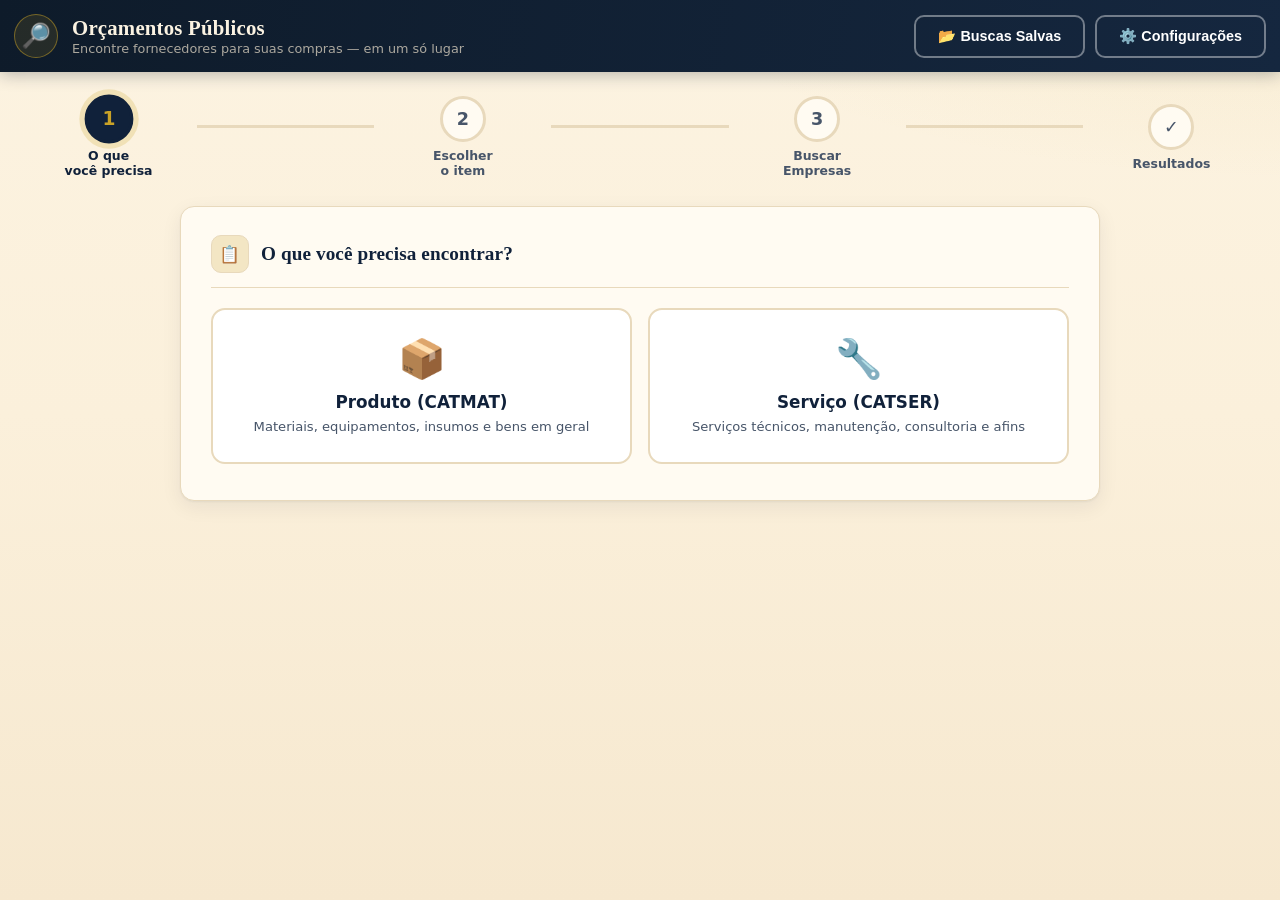
==== commit 7710598d: "Prepara aplicacao para publicacao no GitHub Pages - Converte referencias de assets para caminhos rel" ====
--- a/frontend/index.html
+++ b/frontend/index.html
@@ -4,17 +4,17 @@
   <meta charset="UTF-8" />
   <meta name="viewport" content="width=device-width, initial-scale=1.0, viewport-fit=cover" />
   <title>Sistema de Orçamentos Públicos</title>
-  <link rel="stylesheet" href="/static/css/style.css" />
+  <link rel="stylesheet" href="css/style.css" />
   <link rel="icon" href="data:image/svg+xml,<svg xmlns='http://www.w3.org/2000/svg' viewBox='0 0 100 100'><text y='.9em' font-size='90'>🔍</text></svg>" />
 
   <!-- PWA (instalável como app) -->
-  <link rel="manifest" href="/manifest.webmanifest" />
+  <link rel="manifest" href="manifest.webmanifest" />
   <meta name="theme-color" content="#10213A" />
   <meta name="mobile-web-app-capable" content="yes" />
   <meta name="apple-mobile-web-app-capable" content="yes" />
   <meta name="apple-mobile-web-app-status-bar-style" content="black-translucent" />
   <meta name="apple-mobile-web-app-title" content="Orçamentos" />
-  <link rel="apple-touch-icon" href="/static/icons/icon-192.png" />
+  <link rel="apple-touch-icon" href="icons/icon-192.png" />
 </head>
 <body>
 
@@ -351,6 +351,17 @@
       </small>
     </div>
 
+    <div class="config-row">
+      <span>🌐</span>
+      <label>Servidor da API (Backend) <small style="color:var(--texto-leve);font-weight:400">(opcional)</small></label>
+    </div>
+    <div class="form-group">
+      <input type="url" id="config-backend-url" placeholder="Ex: https://orcamentos-publicos.fly.dev" />
+      <small style="color:var(--texto-leve);font-size:.78rem">
+        Necessário apenas ao executar pelo <strong>GitHub Pages</strong> ou servidor estático separado. Em execução local ou servidor unificado, deixe em branco.
+      </small>
+    </div>
+
     <div class="config-row" style="background:var(--ouro-claro);border-color:#e3d3a8">
       <span>🧭</span>
       <label style="font-weight:400;font-size:.82rem;color:var(--texto)">
@@ -360,7 +371,7 @@
     </div>
 
     <p style="font-size:.75rem;color:var(--texto-leve);margin-top:16px;text-align:center">
-      A chave é salva apenas no seu navegador (localStorage), não é enviada ao servidor.
+      As configurações são salvas apenas no seu navegador (localStorage).
     </p>
   </div>
 </div>
@@ -368,6 +379,6 @@
 <!-- ═══════════════════ TOAST CONTAINER ═══════════════════ -->
 <div class="toast-container" id="toast-container"></div>
 
-<script src="/static/js/app.js"></script>
+<script src="js/app.js"></script>
 </body>
 </html>
--- a/frontend/css/style.css
+++ b/frontend/css/style.css
@@ -0,0 +1,843 @@
+/* ═══════════════════════════════════════════════════════════
+   Sistema de Orçamentos Públicos — Estilos
+   ═══════════════════════════════════════════════════════════ */
+
+/* ── Variáveis ──
+   Paleta "Gestor Público": fundo creme quente, topo azul-marinho escuro,
+   detalhes em dourado. Títulos serifados; textos sans limpos. */
+:root {
+  /* Marinho (topo, títulos, botões primários) */
+  --azul-escuro:  #10213A;
+  --azul-medio:   #1B3A63;
+  --azul-vivo:    #27548A;
+  /* Dourado (destaque/accent) */
+  --ouro:         #C9A227;
+  --ouro-escuro:  #A8861B;
+  --ouro-claro:   #F3E6C4;
+  --azul-claro:   #EFE2C8;      /* usado como "chip" claro (bege) */
+  /* Status */
+  --verde:        #2F7D4F;
+  --verde-claro:  #DDEFE1;
+  --amarelo:      #C9A227;
+  --amarelo-claro:#F6EDD4;
+  --vermelho:     #B4452F;
+  --vermelho-claro:#F6E0D9;
+  /* Superfícies / neutros quentes */
+  --creme-bg:     #FBF0DB;      /* fundo da página */
+  --creme-bg2:    #F6E8CF;
+  --superficie:   #FFFBF2;      /* cards */
+  --cinza-bg:     #FBF0DB;      /* alias p/ compat */
+  --cinza-borda:  #E8D9BC;      /* bordas quentes */
+  --branco:       #FFFBF2;
+  --texto:        #22303F;
+  --texto-principal:#22303F;
+  --texto-leve:   #475569;
+  --sombra:       0 1px 2px rgba(16,33,58,.05), 0 6px 20px rgba(16,33,58,.07);
+  --sombra-hover: 0 6px 16px rgba(16,33,58,.10), 0 18px 42px rgba(16,33,58,.14);
+  --radius:       14px;
+  --radius-sm:    10px;
+  --transicao:    .2s cubic-bezier(.4,0,.2,1);
+  --grad-azul:    linear-gradient(100deg, #0E1B2A 0%, #15273F 100%);
+  --fonte-titulo: Georgia, 'Times New Roman', 'Playfair Display', serif;
+}
+
+/* ── Reset & Base ── */
+*, *::before, *::after { box-sizing: border-box; margin: 0; padding: 0; }
+
+body {
+  font-family: 'Inter', 'Segoe UI', system-ui, -apple-system, sans-serif;
+  background:
+    radial-gradient(1100px 420px at 100% -8%, rgba(201,162,39,.10), transparent 60%),
+    linear-gradient(180deg, #FCF3E1 0%, var(--creme-bg) 46%, var(--creme-bg2) 100%);
+  background-attachment: fixed;
+  color: var(--texto);
+  min-height: 100vh;
+  -webkit-font-smoothing: antialiased;
+}
+
+::selection { background: rgba(201,162,39,.28); }
+
+/* Scrollbar discreta (tons quentes) */
+::-webkit-scrollbar { width: 11px; height: 11px; }
+::-webkit-scrollbar-thumb { background: #d9c6a2; border-radius: 20px; border: 3px solid transparent; background-clip: content-box; }
+::-webkit-scrollbar-thumb:hover { background: #c3ab7f; background-clip: content-box; }
+
+/* ── Header ── */
+.header {
+  background: var(--grad-azul);
+  color: #F3ECDD;
+  padding: 14px 32px;
+  display: flex;
+  align-items: center;
+  gap: 14px;
+  box-shadow: 0 2px 16px rgba(14,27,42,.3);
+  position: sticky;
+  top: 0;
+  z-index: 100;
+}
+
+.header-logo {
+  font-size: 1.5rem;
+  width: 44px; height: 44px;
+  display: grid; place-items: center;
+  color: var(--ouro);
+  background: rgba(201,162,39,.12);
+  border: 1.5px solid rgba(201,162,39,.5);
+  border-radius: 50%;
+}
+.header-text h1 {
+  font-family: var(--fonte-titulo);
+  font-size: 1.3rem; font-weight: 700; letter-spacing: .01em;
+  color: #FBF3E2;
+}
+.header-text p  { font-size: .8rem; opacity: .78; margin-top: 1px; color: #D8CFBE; }
+.header-actions { margin-left: auto; display: flex; gap: 10px; }
+
+/* ── Stepper (navegação por etapas) ── */
+.stepper {
+  display: flex;
+  align-items: center;
+  justify-content: center;
+  padding: 24px 20px 0;
+  gap: 0;
+}
+
+.step {
+  display: flex;
+  flex-direction: column;
+  align-items: center;
+  gap: 6px;
+  position: relative;
+  flex: 1;
+  max-width: 200px;
+}
+
+.step-circle {
+  width: 46px;
+  height: 46px;
+  border-radius: 50%;
+  display: flex;
+  align-items: center;
+  justify-content: center;
+  font-weight: 800;
+  font-size: 1.1rem;
+  border: 3px solid var(--cinza-borda);
+  background: #fff;
+  color: var(--texto-leve);
+  transition: var(--transicao);
+  z-index: 2;
+}
+
+.step-circle { border-color: var(--cinza-borda); background: var(--superficie); }
+.step.ativo .step-circle   { background: var(--azul-escuro); border-color: var(--azul-escuro); color: var(--ouro); box-shadow: 0 0 0 5px rgba(201,162,39,.22); transform: scale(1.06); }
+.step.concluido .step-circle { background: var(--ouro); border-color: var(--ouro); color: #10213A; }
+
+.step-label { font-size: .78rem; font-weight: 600; color: var(--texto-leve); text-align: center; }
+.step.ativo .step-label    { color: var(--azul-escuro); }
+.step.concluido .step-label { color: var(--ouro-escuro); }
+
+.step-line {
+  flex: 1;
+  height: 3px;
+  background: var(--cinza-borda);
+  margin-bottom: 22px;
+  transition: background var(--transicao);
+}
+.step-line.ativa { background: var(--ouro); }
+
+/* ── Container principal ── */
+.main { max-width: 960px; margin: 0 auto; padding: 28px 20px 60px; }
+
+/* ── Cards / Panels ── */
+.card {
+  background: var(--superficie);
+  border: 1px solid var(--cinza-borda);
+  border-radius: var(--radius);
+  box-shadow: var(--sombra);
+  padding: 28px 30px;
+  margin-bottom: 20px;
+  animation: cardIn .35s cubic-bezier(.4,0,.2,1) both;
+}
+@keyframes cardIn { from { opacity: 0; transform: translateY(10px); } to { opacity: 1; transform: translateY(0); } }
+
+.card-title {
+  font-family: var(--fonte-titulo);
+  font-size: 1.2rem;
+  font-weight: 700;
+  color: var(--azul-escuro);
+  letter-spacing: .005em;
+  margin-bottom: 20px;
+  padding-bottom: 14px;
+  border-bottom: 1px solid var(--cinza-borda);
+  display: flex;
+  align-items: center;
+  gap: 12px;
+}
+/* ícone do título vira um "chip" bege arredondado, como no exemplo */
+.card-title .icon {
+  font-size: 1.05rem;
+  width: 38px; height: 38px; flex-shrink: 0;
+  display: grid; place-items: center;
+  background: var(--ouro-claro);
+  border: 1px solid var(--cinza-borda);
+  border-radius: 10px;
+  color: var(--ouro-escuro);
+}
+.card-title .badge { margin-left: auto; }
+
+/* ── Tipo selector (CATMAT / CATSER) ── */
+.tipo-selector {
+  display: grid;
+  grid-template-columns: 1fr 1fr;
+  gap: 16px;
+  margin-bottom: 8px;
+}
+
+.tipo-card {
+  position: relative;
+  border: 2px solid var(--cinza-borda);
+  border-radius: var(--radius);
+  padding: 26px 20px;
+  cursor: pointer;
+  text-align: center;
+  transition: var(--transicao);
+  background: #fff;
+  overflow: hidden;
+}
+.tipo-card::before {
+  content: "";
+  position: absolute; inset: 0;
+  background: linear-gradient(135deg, rgba(201,162,39,.08), rgba(201,162,39,.02));
+  opacity: 0; transition: var(--transicao);
+}
+.tipo-card:hover { border-color: var(--ouro); box-shadow: var(--sombra-hover); transform: translateY(-3px); }
+.tipo-card.selecionado { border-color: var(--ouro); }
+.tipo-card.selecionado::before { opacity: 1; }
+.tipo-card.selecionado::after {
+  content: "✓";
+  position: absolute; top: 10px; right: 12px;
+  width: 24px; height: 24px; border-radius: 50%;
+  background: var(--ouro); color: #10213A;
+  display: grid; place-items: center; font-size: .8rem; font-weight: 800;
+}
+
+.tipo-card .tipo-icon { font-size: 2.4rem; margin-bottom: 10px; position: relative; }
+.tipo-card .tipo-nome { font-size: 1.05rem; font-weight: 700; color: var(--azul-escuro); position: relative; }
+.tipo-card .tipo-desc { font-size: .82rem; color: var(--texto-leve); margin-top: 5px; position: relative; line-height: 1.45; }
+
+/* ── Formulários ── */
+.form-group { margin-bottom: 18px; }
+
+label {
+  display: block;
+  font-size: .875rem;
+  font-weight: 600;
+  color: var(--texto);
+  margin-bottom: 6px;
+}
+
+input[type="text"], input[type="number"], textarea, select {
+  width: 100%;
+  padding: 11px 14px;
+  border: 2px solid var(--cinza-borda);
+  border-radius: var(--radius-sm);
+  font-size: .9rem;
+  font-family: inherit;
+  color: var(--texto);
+  background: #fff;
+  transition: border-color var(--transicao), box-shadow var(--transicao);
+  outline: none;
+}
+input[type="text"], input[type="number"], textarea, select { background: var(--superficie); }
+input:focus, textarea:focus, select:focus {
+  border-color: var(--ouro);
+  box-shadow: 0 0 0 3px rgba(201,162,39,.20);
+}
+
+textarea { resize: vertical; min-height: 80px; }
+
+/* ── Raio: botões fixos ── */
+.raio-grid {
+  display: flex;
+  flex-wrap: wrap;
+  gap: 10px;
+  margin-top: 8px;
+}
+.raio-btn {
+  padding: 10px 20px;
+  border: 2px solid var(--cinza-borda);
+  border-radius: var(--radius-sm);
+  background: var(--branco);
+  color: var(--texto-principal);
+  font-size: .9rem;
+  font-weight: 600;
+  cursor: pointer;
+  transition: var(--transicao);
+}
+.raio-btn:hover { border-color: var(--ouro); color: var(--ouro-escuro); }
+.raio-btn.selecionado {
+  background: var(--azul-escuro);
+  border-color: var(--azul-escuro);
+  color: var(--ouro);
+}
+
+/* ── Modo de busca (nome / descrição) ── */
+.busca-modo-grid {
+  display: grid;
+  grid-template-columns: 1fr 1fr;
+  gap: 12px;
+  margin-top: 8px;
+}
+.busca-modo-card {
+  padding: 14px 16px;
+  border: 2px solid var(--cinza-borda);
+  border-radius: var(--radius-sm);
+  cursor: pointer;
+  transition: var(--transicao);
+  display: flex;
+  flex-direction: column;
+  gap: 4px;
+}
+.busca-modo-card strong { font-size: .9rem; }
+.busca-modo-card small { font-size: .78rem; color: var(--texto-leve); }
+.busca-modo-card { background: var(--superficie); }
+.busca-modo-card:hover { border-color: var(--ouro); }
+.busca-modo-card.selecionado {
+  border-color: var(--ouro);
+  background: var(--ouro-claro);
+}
+
+/* ── Botões ── */
+.btn {
+  display: inline-flex;
+  align-items: center;
+  gap: 8px;
+  padding: 11px 22px;
+  border-radius: var(--radius-sm);
+  font-size: .9rem;
+  font-weight: 600;
+  cursor: pointer;
+  border: none;
+  transition: var(--transicao);
+  text-decoration: none;
+}
+.btn-primary   { background: var(--azul-escuro); color: #FBF3E2; }
+.btn-primary:hover { background: #1B3A63; transform: translateY(-1px); box-shadow: var(--sombra); }
+.btn-success   { background: var(--verde); color: #fff; }
+.btn-success:hover { background: #276A42; transform: translateY(-1px); }
+.btn-warning   { background: var(--ouro); color: #10213A; }
+.btn-warning:hover { background: var(--ouro-escuro); color:#fff; transform: translateY(-1px); }
+.btn-outline   { background: transparent; border: 2px solid var(--cinza-borda); color: var(--texto); }
+.btn-outline:hover { border-color: var(--ouro); color: var(--ouro-escuro); }
+.btn-danger    { background: var(--vermelho); color: #fff; }
+.btn-danger:hover { background: #93351F; }
+.btn:disabled  { opacity: .5; cursor: not-allowed; pointer-events: none; }
+/* Botão "Baixar app" (PWA) — dourado, destaca no header marinho */
+.btn-instalar { background: var(--ouro); color: #10213A; font-weight: 700; }
+.btn-instalar:hover { background: var(--ouro-escuro); color: #fff; transform: translateY(-1px); }
+.btn-instalar.hidden { display: none; }
+
+/* Barra de navegação no TOPO de cada etapa (botão Voltar sempre visível em cima) */
+.topo-nav {
+  display: flex;
+  align-items: center;
+  margin-bottom: 16px;
+}
+.btn-voltar-topo { background: var(--superficie); }
+
+/* Aviso de campo obrigatório faltando (bloqueia a busca de empresas) */
+.form-aviso {
+  display: block;
+  margin-top: 14px;
+  padding: 10px 14px;
+  border-radius: var(--radius-sm);
+  background: #FCEFD6;
+  border: 1px solid #E3C98A;
+  color: #7A5A14;
+  font-size: .82rem;
+  font-weight: 600;
+}
+.form-aviso.hidden { display: none; }
+
+/* ── Lista de resultados CATMAT/CATSER ── */
+.resultado-list { display: flex; flex-direction: column; gap: 10px; }
+
+.resultado-item {
+  border: 2px solid var(--cinza-borda);
+  border-radius: var(--radius-sm);
+  padding: 14px 18px;
+  cursor: pointer;
+  transition: var(--transicao);
+  display: flex;
+  align-items: flex-start;
+  gap: 14px;
+}
+.resultado-item { background: var(--superficie); }
+.resultado-item:hover { border-color: var(--ouro); background: var(--ouro-claro); }
+.resultado-item.selecionado { border-color: var(--ouro); background: var(--ouro-claro); box-shadow: 0 0 0 3px rgba(201,162,39,.20); }
+
+.resultado-codigo {
+  background: var(--azul-escuro);
+  color: var(--ouro);
+  font-size: .75rem;
+  font-weight: 700;
+  padding: 4px 10px;
+  border-radius: 20px;
+  white-space: nowrap;
+  flex-shrink: 0;
+}
+
+.resultado-info { flex: 1; }
+.resultado-desc { font-weight: 600; font-size: .9rem; color: var(--texto); }
+.resultado-meta { font-size: .78rem; color: var(--texto-leve); margin-top: 3px; }
+
+.resultado-score {
+  font-size: .8rem;
+  font-weight: 700;
+  padding: 3px 10px;
+  border-radius: 20px;
+  flex-shrink: 0;
+}
+.score-alto   { background: var(--verde-claro); color: #276A42; }
+.score-medio  { background: var(--amarelo-claro); color: #8A6D13; }
+.score-baixo  { background: var(--vermelho-claro); color: #93351F; }
+
+/* ── Barra de busca de empresas ── */
+.busca-tipo-grid {
+  display: grid;
+  grid-template-columns: repeat(auto-fit, minmax(230px, 1fr));
+  gap: 12px;
+  margin-bottom: 4px;
+}
+.busca-tipo-card {
+  position: relative;
+  border: 2px solid var(--cinza-borda);
+  border-radius: var(--radius-sm);
+  padding: 16px;
+  cursor: pointer;
+  transition: var(--transicao);
+  background: var(--superficie);
+}
+.busca-tipo-card:hover { border-color: var(--ouro); transform: translateY(-2px); box-shadow: var(--sombra); }
+.busca-tipo-card.selecionado { border-color: var(--ouro); background: var(--ouro-claro); }
+.busca-tipo-card.selecionado::after {
+  content: "✓";
+  position: absolute; top: 10px; right: 12px;
+  width: 20px; height: 20px; border-radius: 50%;
+  background: var(--ouro); color: #10213A;
+  display: grid; place-items: center; font-size: .7rem; font-weight: 800;
+}
+.busca-tipo-card .bt-titulo { font-weight: 700; font-size: .92rem; color: var(--azul-escuro); padding-right: 20px; }
+.busca-tipo-card .bt-desc   { font-size: .78rem; color: var(--texto-leve); margin-top: 4px; line-height: 1.4; }
+
+/* ── Tabela de empresas ── */
+.empresa-grid { display: flex; flex-direction: column; gap: 12px; }
+
+.empresa-card {
+  position: relative;
+  border: 1px solid var(--cinza-borda);
+  border-left: 4px solid var(--ouro);
+  border-radius: var(--radius-sm);
+  padding: 18px 22px;
+  transition: var(--transicao);
+  background: var(--superficie);
+  box-shadow: 0 1px 3px rgba(16,33,58,.05);
+}
+.empresa-card:hover { box-shadow: var(--sombra-hover); transform: translateY(-2px); border-left-color: var(--ouro-escuro); }
+
+.empresa-header {
+  display: flex;
+  align-items: flex-start;
+  justify-content: space-between;
+  gap: 12px;
+  margin-bottom: 8px;
+}
+.empresa-nome { font-weight: 700; font-size: 1.02rem; color: var(--azul-escuro); line-height: 1.3; }
+.empresa-razao { font-size: .78rem; color: var(--texto-leve); margin-top: 2px; }
+
+/* Selo de alta confiança: já forneceu o item ao poder público */
+.emp-forneceu {
+  display: inline-block;
+  margin-top: 5px;
+  font-size: .72rem;
+  font-weight: 800;
+  color: #15803d;
+  background: var(--verde-claro);
+  border: 1px solid #86efac;
+  padding: 2px 10px;
+  border-radius: 999px;
+}
+
+/* Indicador de dado vindo do mapa (OpenStreetMap/Geoapify) */
+.emp-mapa {
+  display: inline-block;
+  font-size: .68rem;
+  font-weight: 700;
+  color: var(--ouro-escuro);
+  background: var(--ouro-claro);
+  border: 1px solid #e3d3a8;
+  padding: 1px 8px;
+  border-radius: 999px;
+  vertical-align: middle;
+}
+.empresa-horario { font-size: .8rem; color: var(--texto-leve); margin-top: 4px; }
+
+/* Alerta: empresa impedida de contratar (CEIS/CNEP) */
+.emp-sancao {
+  display: inline-block;
+  margin-top: 5px;
+  margin-left: 6px;
+  font-size: .72rem;
+  font-weight: 800;
+  color: #b91c1c;
+  background: var(--vermelho-claro);
+  border: 1px solid #fca5a5;
+  padding: 2px 10px;
+  border-radius: 999px;
+}
+.empresa-endereco { font-size: .85rem; color: var(--texto-leve); margin-top: 8px; }
+
+.empresa-avaliacao { font-size: .82rem; color: #b45309; font-weight: 600; margin-top: 6px; }
+
+/* ── Telefone em evidência ── */
+.empresa-telefone {
+  display: inline-flex;
+  align-items: center;
+  gap: 10px;
+  margin-top: 12px;
+  padding: 10px 16px;
+  background: linear-gradient(135deg, #16A34A, #15803d);
+  color: #fff;
+  border-radius: 12px;
+  text-decoration: none;
+  font-weight: 800;
+  box-shadow: 0 3px 10px rgba(22,163,74,.25);
+  transition: var(--transicao);
+}
+.empresa-telefone:hover { transform: translateY(-1px); box-shadow: 0 6px 16px rgba(22,163,74,.35); }
+.empresa-telefone .tel-icone { font-size: 1.1rem; }
+.empresa-telefone .tel-numero { font-size: 1.08rem; letter-spacing: .3px; }
+.empresa-telefone .tel-acao {
+  margin-left: 4px; font-size: .72rem; font-weight: 700;
+  background: rgba(255,255,255,.22); padding: 3px 10px; border-radius: 999px;
+}
+.empresa-telefone.sem-telefone {
+  background: #f1f5f9; color: var(--texto-leve);
+  box-shadow: none; font-weight: 600; font-size: .85rem; cursor: default;
+}
+.empresa-telefone.sem-telefone:hover { transform: none; box-shadow: none; }
+
+.emp-link-secundario { opacity: .85; }
+
+.empresa-contatos {
+  display: flex; flex-wrap: wrap; gap: 8px;
+  margin-top: 12px; padding-top: 12px;
+  border-top: 1px dashed var(--cinza-borda);
+}
+.empresa-contatos a {
+  font-size: .8rem;
+  color: var(--azul-medio);
+  text-decoration: none;
+  display: inline-flex; align-items: center; gap: 5px;
+  padding: 5px 11px;
+  background: var(--azul-claro);
+  border-radius: 999px;
+  font-weight: 600;
+  transition: var(--transicao);
+}
+.empresa-contatos a:hover { background: var(--azul-medio); color: #fff; }
+.empresa-desc { font-size: .82rem; color: var(--texto-leve); margin-top: 10px; font-style: italic; }
+
+/* selo de distância */
+.emp-dist {
+  display: inline-flex; align-items: center; gap: 4px;
+  font-size: .74rem; font-weight: 700;
+  padding: 2px 9px; border-radius: 999px;
+  background: #eef2ff; color: #3730a3;
+  margin-left: 6px;
+}
+
+.empresa-rel {
+  flex-shrink: 0;
+  min-width: 56px;
+  padding: 6px 12px;
+  border-radius: 999px;
+  display: inline-flex;
+  align-items: center;
+  justify-content: center;
+  font-weight: 800;
+  font-size: .95rem;
+  border: 2px solid;
+}
+.rel-alto   { border-color: var(--verde);   color: #15803d; background: var(--verde-claro); }
+.rel-medio  { border-color: var(--amarelo); color: #b45309; background: var(--amarelo-claro); }
+.rel-baixo  { border-color: var(--vermelho);color: #b91c1c; background: var(--vermelho-claro); }
+
+.tag {
+  font-size: .72rem;
+  padding: 2px 8px;
+  border-radius: 20px;
+  background: var(--ouro-claro);
+  color: var(--ouro-escuro);
+  font-weight: 600;
+}
+
+/* ── Loading spinner ── */
+.loading {
+  display: flex;
+  flex-direction: column;
+  align-items: center;
+  gap: 14px;
+  padding: 40px 20px;
+  color: var(--texto-leve);
+}
+.spinner {
+  width: 48px;
+  height: 48px;
+  border: 4px solid var(--ouro-claro);
+  border-top-color: var(--ouro);
+  border-radius: 50%;
+  animation: spin .8s linear infinite;
+}
+@keyframes spin { to { transform: rotate(360deg); } }
+
+/* ── Toast / alertas ── */
+.toast-container {
+  position: fixed;
+  top: 80px;
+  right: 20px;
+  z-index: 9999;
+  display: flex;
+  flex-direction: column;
+  gap: 8px;
+}
+.toast {
+  padding: 12px 20px;
+  border-radius: var(--radius-sm);
+  font-size: .875rem;
+  font-weight: 600;
+  min-width: 260px;
+  box-shadow: var(--sombra);
+  display: flex;
+  align-items: center;
+  gap: 10px;
+  animation: slideIn .3s ease;
+}
+@keyframes slideIn { from { opacity:0; transform: translateX(100%); } to { opacity:1; transform: translateX(0); } }
+.toast-success { background: var(--verde);   color: #fff; }
+.toast-error   { background: var(--vermelho); color: #fff; }
+.toast-info    { background: var(--azul-escuro); color: #FBF3E2; }
+.toast-warn    { background: var(--ouro);  color: #10213A; }
+
+/* ── Modal buscas salvas ── */
+.modal-overlay {
+  display: none;
+  position: fixed;
+  inset: 0;
+  background: rgba(14,27,42,.55);
+  backdrop-filter: blur(2px);
+  z-index: 500;
+  align-items: center;
+  justify-content: center;
+}
+.modal-overlay.aberto { display: flex; }
+.modal {
+  background: var(--superficie);
+  border: 1px solid var(--cinza-borda);
+  border-radius: var(--radius);
+  padding: 30px;
+  max-width: 700px;
+  width: 95%;
+  max-height: 80vh;
+  overflow-y: auto;
+  box-shadow: 0 20px 60px rgba(14,27,42,.35);
+}
+.modal-header { display: flex; align-items: center; justify-content: space-between; margin-bottom: 20px; }
+.modal-header h2 { font-family: var(--fonte-titulo); font-size: 1.2rem; font-weight: 700; color: var(--azul-escuro); }
+.modal-close { font-size: 1.4rem; cursor: pointer; color: var(--texto-leve); border: none; background: none; }
+/* Barra de ações no topo do modal (fica logo abaixo do cabeçalho) */
+.modal-acoes {
+  display: flex;
+  gap: 8px;
+  margin-bottom: 18px;
+  padding-bottom: 18px;
+  border-bottom: 1px solid var(--cinza-borda);
+}
+
+.busca-salva-item {
+  border: 1.5px solid var(--cinza-borda);
+  border-radius: var(--radius-sm);
+  padding: 14px 16px;
+  margin-bottom: 10px;
+  display: flex;
+  align-items: center;
+  gap: 14px;
+  cursor: pointer;
+  transition: var(--transicao);
+}
+.busca-salva-item { background: var(--superficie); }
+.busca-salva-item:hover { border-color: var(--ouro); background: var(--ouro-claro); }
+.bsi-info { flex: 1; }
+.bsi-nome  { font-weight: 700; font-size: .92rem; }
+.bsi-meta  { font-size: .78rem; color: var(--texto-leve); margin-top: 3px; }
+
+/* ── Badge ── */
+.badge {
+  display: inline-flex;
+  align-items: center;
+  gap: 4px;
+  padding: 3px 10px;
+  border-radius: 20px;
+  font-size: .75rem;
+  font-weight: 700;
+}
+.badge-catmat { background: var(--ouro-claro); color: var(--ouro-escuro); }
+.badge-catser { background: var(--verde-claro); color: #276A42; }
+
+/* ── Painel de configurações ── */
+.config-row {
+  display: flex;
+  align-items: center;
+  gap: 12px;
+  padding: 12px 16px;
+  border: 1.5px solid var(--cinza-borda);
+  border-radius: var(--radius-sm);
+  margin-bottom: 10px;
+}
+.config-row label { margin: 0; flex: 1; }
+
+/* ── Barra de ações (exportar / salvar) ── */
+.acoes-bar {
+  display: flex;
+  align-items: center;
+  gap: 10px;
+  flex-wrap: wrap;
+  margin-bottom: 20px;
+}
+.acoes-bar .resultados-info {
+  font-size: .85rem;
+  color: var(--texto-leve);
+  margin-left: auto;
+}
+
+/* ── Responsivo ── */
+@media (max-width: 640px) {
+  .header { padding: 12px 14px; flex-wrap: wrap; gap: 10px; }
+  .header-logo { width: 40px; height: 40px; font-size: 1.3rem; }
+  .header-text h1 { font-size: 1.12rem; }
+  .header-text p { font-size: .72rem; }
+  .header-actions { width: 100%; justify-content: stretch; gap: 8px; }
+  .header-actions .btn { flex: 1; justify-content: center; padding: 10px 8px; font-size: .82rem; min-height: 44px; min-width: 44px; }
+
+  .main { padding: 18px 12px 56px; }
+  .card { padding: 18px 15px; }
+  .card-title { font-size: 1.08rem; }
+
+  .tipo-selector { grid-template-columns: 1fr; }
+  .busca-tipo-grid { grid-template-columns: 1fr; }
+  .busca-modo-grid { grid-template-columns: 1fr; }
+
+  /* Botões de ação full-width e empilhados (fáceis de tocar) */
+  .acoes-bar { flex-direction: column; align-items: stretch; gap: 8px; }
+  .acoes-bar .btn { width: 100%; justify-content: center; min-height: 48px; }
+  .acoes-bar .resultados-info { margin-left: 0; text-align: center; order: 99; }
+
+  /* Botões em geral com alvo de toque WCAG 2.1 AA (min 44x44 px) */
+  .btn, .btn-outline { min-height: 46px; min-width: 44px; }
+
+  /* Inputs 16px evitam zoom automático no iOS */
+  input[type="text"], input[type="number"], textarea, select { font-size: 16px; padding: 12px 14px; }
+
+  .stepper { gap: 0; padding: 16px 6px 0; }
+  .step-circle { width: 38px; height: 38px; font-size: .95rem; }
+  .step-label { font-size: .64rem; }
+
+  /* Resultados de empresa com mais respiro */
+  .empresa-card { padding: 16px; }
+  .empresa-telefone { width: 100%; justify-content: center; min-height: 44px; }
+
+  /* Raio: botões em grade de 3 colunas no celular com alvo mínimo 44x44px */
+  .raio-grid { display: grid; grid-template-columns: repeat(3, 1fr); gap: 10px; }
+  .raio-btn {
+    min-height: 44px;
+    min-width: 44px;
+    padding: 12px 6px;
+    display: inline-flex;
+    align-items: center;
+    justify-content: center;
+    text-align: center;
+  }
+}
+
+/* Área segura (notch) em celulares */
+@supports (padding: max(0px)) {
+  .header { padding-left: max(14px, env(safe-area-inset-left)); padding-right: max(14px, env(safe-area-inset-right)); }
+  .main { padding-bottom: max(56px, env(safe-area-inset-bottom)); }
+}
+
+/* ── Utilitários ── */
+.hidden { display: none !important; }
+.text-center { text-align: center; }
+.mt-8  { margin-top: 8px; }
+.mt-16 { margin-top: 16px; }
+.mt-24 { margin-top: 24px; }
+.flex  { display: flex; }
+.gap-8 { gap: 8px; }
+.w-full { width: 100%; }
+
+/* ── Linhas de CNPJ / CNAE / situação ── */
+.empresa-cnpj,
+.empresa-cnae {
+  font-size: .8rem;
+  color: var(--texto-leve, #667);
+  margin-top: 4px;
+  word-break: break-word;
+}
+.emp-situacao {
+  color: #1e7e4f;
+  font-weight: 600;
+}
+
+/* ── Barra de filtros/ordenação dos resultados ── */
+.filtros-empresas {
+  display: flex;
+  align-items: flex-end;
+  gap: 16px;
+  flex-wrap: wrap;
+  background: var(--superficie);
+  border: 1px solid var(--cinza-borda);
+  border-radius: var(--radius);
+  box-shadow: var(--sombra);
+  padding: 16px 20px;
+  margin-bottom: 16px;
+}
+.filtros-empresas .filtro-item { display: flex; flex-direction: column; gap: 4px; }
+.filtros-empresas label {
+  font-size: .72rem; font-weight: 700; color: var(--texto-leve);
+  text-transform: uppercase; letter-spacing: .03em; margin: 0;
+}
+.filtros-empresas select {
+  padding: 8px 12px; font-size: .85rem; border: 2px solid var(--cinza-borda);
+  border-radius: var(--radius-sm); background: var(--superficie); cursor: pointer; min-width: 180px;
+}
+.filtros-empresas select:focus { border-color: var(--ouro); outline: none; }
+.filtro-check {
+  display: inline-flex; align-items: center; gap: 8px;
+  font-size: .85rem; font-weight: 600; color: var(--texto);
+  cursor: pointer; padding-bottom: 8px; text-transform: none; letter-spacing: 0;
+}
+.filtro-check input { width: 16px; height: 16px; cursor: pointer; accent-color: var(--ouro-escuro); }
+.filtro-contagem {
+  margin-left: auto; padding-bottom: 8px;
+  font-size: .82rem; font-weight: 700; color: var(--ouro-escuro);
+}
+
+@media (max-width: 640px) {
+  .filtros-empresas { flex-direction: column; align-items: stretch; }
+  .filtros-empresas select { min-width: 0; width: 100%; }
+  .filtro-contagem { margin-left: 0; }
+}
+
+/* ── Modo embed (ferramenta interna dentro de outro site) ── */
+body.embed .header { display: none; }     /* o portal já tem seu próprio topo */
+body.embed .main { padding-top: 16px; }
